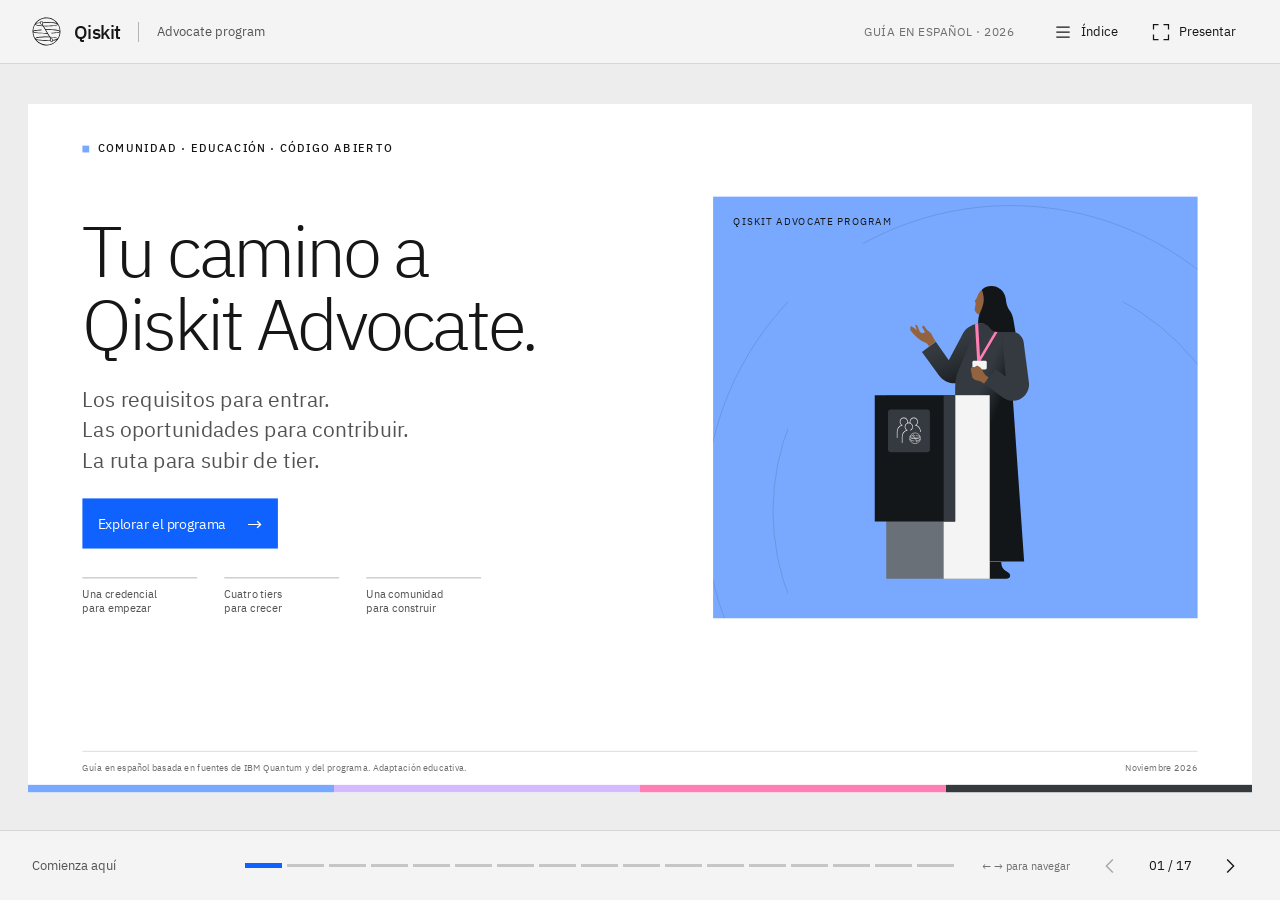
==== index.html @ 4ab8902e "Add Spanish Qiskit Advocate presentation and Pages deployment" ====
<!doctype html>
<html lang="es">
<head>
  <meta charset="utf-8">
  <meta name="viewport" content="width=device-width,initial-scale=1">
  <meta name="theme-color" content="#f4f4f4">
  <meta name="description" content="Guía en español para solicitar ingreso al Qiskit advocate program: insignias, requisitos, tiers, puntos y formularios oficiales.">
  <title>Tu camino a Qiskit Advocate</title>
  <style>@font-face{font-family:Plex;src:url('[data-uri]') format('woff2');font-weight:300;font-display:swap}
@font-face{font-family:Plex;src:url('[data-uri]') format('woff2');font-weight:400;font-display:swap}
@font-face{font-family:Plex;src:url('[data-uri]') format('woff2');font-weight:500;font-display:swap}
@font-face{font-family:Plex;src:url('[data-uri]') format('woff2');font-weight:600;font-display:swap}
:root{--ink:#161616;--muted:#525252;--line:#d6d6d6;--paper:#fff;--blue:#78a9ff;--purple:#d4bbff;--magenta:#ff7eb6;--onyx:#343a3d;--accent:#0f62fe}
*{box-sizing:border-box}body{margin:0;background:#ededed;color:var(--ink);font-family:Plex,'Helvetica Neue',Arial,sans-serif;font-weight:400}button,input,a{font:inherit}button,a{-webkit-tap-highlight-color:transparent}button{color:inherit;cursor:pointer}button:disabled{cursor:default;opacity:.35}button:focus-visible,a:focus-visible,input:focus-visible{outline:3px solid #0f62fe;outline-offset:4px}a{color:#0043ce;text-underline-offset:4px}a[target=_blank]::after{content:' ↗'}button{border:0;background:none}button svg{width:20px;height:20px;fill:none;stroke:currentColor;stroke-width:1.5}.topbar{height:64px;display:flex;align-items:center;justify-content:space-between;padding:0 32px;border-bottom:1px solid var(--line);background:#f4f4f4}.brand{display:flex;align-items:center;gap:13px}.brand img{height:29px;width:29px}.brand strong{font-size:19px;font-weight:500;letter-spacing:-.6px}.brand-divider{height:20px;width:1px;background:#b5b5b5;margin:0 5px}.brand-label{font-size:13px;color:var(--muted)}.top-actions{display:flex;align-items:center;gap:9px}.text-button{height:36px;padding:0 12px;display:inline-flex;align-items:center;gap:8px;font-size:13px}.text-button:hover{background:#e0e0e0}.edition{font-size:12px;color:#6f6f6f;margin-right:18px;letter-spacing:.04em}.deck-viewport{position:fixed;inset:82px 28px 86px;display:flex;align-items:center;justify-content:center}.stage-frame{position:relative;flex-shrink:0}.stage{width:1440px;height:810px;transform-origin:top left;background:white;position:absolute;inset:0;overflow:hidden}.slide{display:none;position:absolute;inset:0;padding:42px 64px 52px;overflow:hidden}.slide.active{display:block;animation:reveal .26s ease-out}.eyebrow{font-size:13px;letter-spacing:.13em;text-transform:uppercase;font-weight:500;display:flex;align-items:center;gap:10px;margin-bottom:22px}.eyebrow::before{content:'';display:block;width:8px;height:8px;background:var(--section-color,var(--blue))}.slide h1,.slide h2,.slide h3,.slide p{margin-top:0}.slide h1{font-size:83px;line-height:1.04;letter-spacing:-3.6px;font-weight:300;margin-bottom:28px}.slide h2{font-size:54px;line-height:1.08;letter-spacing:-1.8px;font-weight:300;margin-bottom:20px}.slide h3{font-size:25px;line-height:1.16;font-weight:400;margin-bottom:14px;letter-spacing:-.4px}.lede{font-size:22px;line-height:1.42;color:var(--muted);max-width:960px;margin-bottom:28px}.slide-footer{position:absolute;bottom:22px;left:64px;right:64px;display:flex;justify-content:space-between;align-items:center;border-top:1px solid var(--line);padding-top:12px;font-size:11px;color:#6f6f6f;gap:15px}.slide-footer a{color:inherit}.mono{font-family:'Courier New',monospace;font-size:13px;letter-spacing:.04em}.small{font-size:16px;line-height:1.4;color:var(--muted)}.label{font-size:12px;letter-spacing:.09em;text-transform:uppercase;font-weight:500}.arrow-link{display:inline-flex;align-items:center;justify-content:space-between;gap:30px;padding:15px 18px;background:var(--accent);color:white;text-decoration:none;font-size:16px;min-width:210px}.arrow-link:hover{background:#0043ce}.arrow-link.secondary{background:#f4f4f4;color:#161616}.arrow-link.secondary:hover{background:#e0e0e0}.arrow-link::after{content:'↗';font-size:22px;font-weight:300}.arrow-button{display:inline-flex;align-items:center;justify-content:space-between;gap:25px;padding:15px 18px;background:var(--accent);color:#fff;font-size:16px;text-decoration:none;min-width:210px}.arrow-button::after{content:'→';font-size:22px}.split{display:grid;grid-template-columns:1.12fr 1fr;gap:56px}.two-col{display:grid;grid-template-columns:1fr 1fr;gap:32px}.three-col{display:grid;grid-template-columns:repeat(3,1fr);gap:24px}.four-col{display:grid;grid-template-columns:repeat(4,1fr);gap:16px}.rule{border-top:1px solid var(--line);padding-top:22px}.card{background:#f4f4f4;padding:26px}.number{font-size:64px;font-weight:300;line-height:1;letter-spacing:-3px}.list{list-style:none;padding:0;margin:0}.list li{position:relative;padding:0 0 13px 21px;font-size:19px;line-height:1.4}.list li::before{content:'—';position:absolute;left:0}.chip{display:inline-block;border:1px solid #b6b6b6;padding:5px 9px;font-size:12px}.pill{display:inline-block;padding:6px 10px;background:#e8daff;font-size:12px}.note{border-left:3px solid var(--blue);background:#f4f4f4;padding:13px 17px;font-size:15px;line-height:1.4}.note strong{font-weight:500}.cover{padding:44px 64px}.cover .eyebrow{margin-bottom:68px}.cover-main{display:grid;grid-template-columns:1.22fr 1fr;gap:46px}.cover .lede{font-size:25px;max-width:610px}.cover-art{position:relative;height:496px;display:flex;align-items:flex-end;justify-content:center;background:var(--blue);margin-top:-20px;overflow:hidden}.cover-art>img{height:89%;width:90%;object-fit:contain;z-index:1}.art-caption{position:absolute;top:21px;left:24px;font-size:12px;letter-spacing:.08em}.cover-art .orbit{position:absolute;border:1px solid rgba(22,22,22,.15);border-radius:50%;width:560px;height:560px;top:90px;left:70px}.cover-art .orbit.two{width:720px;height:720px;top:10px;left:-10px}.color-strip{height:9px;display:grid;grid-template-columns:repeat(4,1fr);position:absolute;left:0;right:0;bottom:0}.color-strip span:nth-child(1){background:var(--blue)}.color-strip span:nth-child(2){background:var(--purple)}.color-strip span:nth-child(3){background:var(--magenta)}.color-strip span:nth-child(4){background:var(--onyx)}.cover-meta{display:flex;gap:32px;margin-top:34px;font-size:13px;color:var(--muted)}.cover-meta span{border-top:1px solid #aaa;padding-top:10px;min-width:135px}.community-art{background:var(--purple);height:360px;display:flex;align-items:center;justify-content:center}.community-art img{width:93%;height:93%;object-fit:contain}.community-value{display:grid;grid-template-columns:72px 1fr;gap:20px;padding:23px 0;border-top:1px solid var(--line)}.community-value .num{font-size:30px;font-weight:300;color:#6f6f6f}.community-value h3{margin-bottom:8px}.community-value p{font-size:17px;color:var(--muted);margin:0;line-height:1.4}.requirement{min-height:294px;position:relative;padding:25px;background:#f4f4f4;border-top:5px solid var(--blue)}.requirement:nth-child(2){border-color:var(--purple)}.requirement:nth-child(3){border-color:var(--magenta)}.requirement .number{margin-bottom:27px}.requirement h3{font-size:25px}.requirement p{font-size:18px;line-height:1.4;color:var(--muted)}.requirements-bottom{display:grid;grid-template-columns:1fr 1fr;gap:35px;margin-top:28px}.requirements-bottom .small{font-size:17px}.badge-card{background:#f4f4f4;position:relative;min-height:419px;padding:20px 20px 16px;display:flex;flex-direction:column}.badge-card .badge-img{height:188px;width:188px;object-fit:contain;align-self:center;margin-bottom:21px}.badge-card h3{font-size:21px;margin-bottom:11px;line-height:1.18}.badge-card p{font-size:15px;line-height:1.36;color:var(--muted);margin-bottom:14px}.badge-card a{font-size:14px;margin-top:auto}.badge-card .route-tag{position:absolute;top:14px;left:12px;font-size:11px;color:#525252}.cert-art{height:188px;width:188px;margin-bottom:21px;align-self:center;background:var(--onyx);color:white;display:flex;flex-direction:column;align-items:flex-start;justify-content:space-between;padding:18px}.cert-art .q{font-size:60px;font-weight:300;letter-spacing:-4px;line-height:1}.cert-art span{font-size:12px;line-height:1.3}.badges-note{margin-top:20px;font-size:14px;color:var(--muted);line-height:1.4}.apply-grid{display:grid;grid-template-columns:1fr .58fr;gap:52px}.check-row{display:grid;grid-template-columns:36px 1fr;gap:14px;padding:17px 0;border-top:1px solid var(--line)}.check-mark{font-size:22px;color:#0f62fe}.check-row strong{font-weight:500;font-size:20px;display:block;margin-bottom:5px}.check-row p{font-size:17px;line-height:1.4;color:var(--muted);margin:0}.qr-panel{background:#e8daff;display:flex;flex-direction:column;align-items:flex-start;padding:28px;gap:18px}.qr-panel h3{font-size:31px}.qr-panel img{width:184px;height:184px;align-self:center;image-rendering:pixelated}.qr-panel p{font-size:15px;line-height:1.4;margin:0}.qr-panel .arrow-link{width:100%}.tier-card{padding:22px 22px 18px;min-height:376px;display:flex;flex-direction:column}.tier-card.blue{background:var(--blue)}.tier-card.purple{background:var(--purple)}.tier-card.magenta{background:var(--magenta)}.tier-card.onyx{background:var(--onyx);color:#fff}.tier-card .tier-number{font-size:72px;font-weight:300;line-height:1.1;letter-spacing:-3px}.tier-card .tier-name{font-size:19px;margin:4px 0 17px}.tier-card ul{list-style:none;padding:18px 0 0;margin:0;border-top:1px solid currentColor;flex:1;opacity:.95}.tier-card li{font-size:17px;line-height:1.35;margin:0 0 10px}.tier-card .entry{font-size:14px;padding-top:15px;margin-top:9px;border-top:1px solid currentColor;line-height:1.4}.under-row{display:flex;align-items:center;justify-content:space-between;margin-top:20px;gap:20px;font-size:15px}.under-row button{padding:10px 0;color:#0043ce;text-decoration:underline;text-underline-offset:4px}.tier1-layout{display:grid;grid-template-columns:318px 1fr;gap:35px}.threshold{padding:27px;background:var(--purple);display:flex;flex-direction:column;min-height:397px}.threshold .giant{font-size:133px;letter-spacing:-8px;font-weight:300;line-height:1}.threshold .units{font-size:24px;margin:12px 0 25px}.threshold p{font-size:17px;line-height:1.4}.threshold .bottom-text{margin-top:auto;padding-top:22px;border-top:1px solid #8a6db5}.training-block{padding:22px 25px;background:#f4f4f4;margin-bottom:15px}.training-block h3{font-size:25px;margin-bottom:13px}.training-links{display:grid;grid-template-columns:1fr 1.2fr;gap:24px}.training-links p{font-size:17px;line-height:1.4;margin-bottom:12px;color:var(--muted)}.training-links a{font-size:16px}.cert-row{display:flex;align-items:center;justify-content:space-between;gap:25px;padding:22px 25px;border:1px solid var(--line)}.cert-row h3{margin-bottom:7px}.cert-row p{font-size:16px;color:var(--muted);margin:0}.cert-row a{white-space:nowrap;font-size:16px}.elevate-panel{padding:28px 32px;min-height:359px;display:grid;grid-template-columns:105px 1fr;gap:20px;background:var(--magenta)}.elevate-panel.onyx{background:var(--onyx);color:white}.elevate-panel .big-level{font-size:100px;font-weight:300;line-height:.9}.elevate-panel h3{font-size:29px;margin-bottom:20px}.elevate-panel p{font-size:19px;line-height:1.45}.elevate-panel ul{font-size:17px;line-height:1.45;padding-left:18px}.elevate-panel li{margin-bottom:8px}.elevate-panel .mini-rule{border-top:1px solid currentColor;padding-top:16px;margin-top:18px;font-size:16px;line-height:1.4}.table-lede{margin-bottom:19px;font-size:19px;color:var(--muted)}.points-table{border-collapse:collapse;width:100%;font-size:17px;line-height:1.3}.points-table th{text-align:left;font-size:12px;letter-spacing:.05em;text-transform:uppercase;padding:11px 15px;background:#e0e0e0;font-weight:500}.points-table td{padding:12px 15px;border-bottom:1px solid var(--line);vertical-align:middle}.points-table td:first-child{width:49%;font-weight:500}.points-table td:nth-child(2){width:8%;text-align:center}.points-table td:last-child{font-size:15px;color:#525252}.points-table tbody tr:nth-child(odd){background:#f7f7f7}.point-badge{display:inline-flex;align-items:center;justify-content:center;min-width:31px;height:31px;background:var(--purple);font-size:20px;font-weight:500}.point-badge.magenta{background:var(--magenta)}.points-table.dense td{padding-top:10px;padding-bottom:10px}.table-note{font-size:13px;color:#525252;margin-top:15px;line-height:1.4}.rules-grid{display:grid;grid-template-columns:1fr 1fr;gap:20px}.rule-card{border-top:3px solid var(--blue);padding:21px 23px;background:#f4f4f4;min-height:184px}.rule-card h3{font-size:24px;margin-bottom:12px}.rule-card p{font-size:18px;line-height:1.43;color:var(--muted);margin:0}.rules-grid .rule-card:nth-child(2){border-color:var(--purple)}.rules-grid .rule-card:nth-child(3){border-color:var(--magenta)}.rules-grid .rule-card:nth-child(4){border-color:var(--onyx)}.claim-layout{display:grid;grid-template-columns:1.45fr .55fr;gap:45px}.steps{display:grid;grid-template-columns:1fr 1fr;gap:20px 28px}.step{border-top:1px solid var(--line);padding-top:18px}.step-number{font-size:35px;font-weight:300;color:#6f6f6f;margin-bottom:15px}.step h3{font-size:23px;margin-bottom:10px}.step p{font-size:17px;line-height:1.4;color:var(--muted)}.claim-panel{background:var(--blue);padding:26px;display:flex;flex-direction:column;gap:20px}.claim-panel img{width:166px;height:166px;align-self:center;image-rendering:pixelated}.claim-panel h3{font-size:27px;margin-bottom:0}.claim-panel p{font-size:16px;line-height:1.4;margin:0}.claim-panel .arrow-link{min-width:0}.board-layout{display:grid;grid-template-columns:1.2fr .8fr;gap:36px}.mock-board{background:#f4f4f4;border:1px solid #d6d6d6;padding:25px}.mock-top{display:flex;align-items:center;justify-content:space-between;border-bottom:1px solid #c6c6c6;padding-bottom:21px;margin-bottom:22px}.mock-top strong{font-weight:500;font-size:20px}.mock-fields{display:grid;grid-template-columns:1fr 1fr;gap:16px}.mock-field{padding:20px;background:#fff;border-top:3px solid var(--purple)}.mock-field .small{font-size:15px}.mock-value{font-size:47px;font-weight:300;line-height:1.2;margin-top:10px}.mock-field.check{grid-column:1/-1;border-color:var(--blue);display:flex;align-items:center;justify-content:space-between}.mock-field.check .mock-value{font-size:23px;margin:0}.board-explanation h3{font-size:24px}.board-explanation p{font-size:18px;line-height:1.45;color:var(--muted)}.board-explanation .rule{padding-top:18px;margin-bottom:20px}.sim-layout{display:grid;grid-template-columns:1.3fr .7fr;gap:36px}.sim-rows{border-top:1px solid var(--line)}.sim-row{display:grid;grid-template-columns:1fr 44px 131px;align-items:center;gap:10px;padding:13px 0;border-bottom:1px solid var(--line)}.sim-row strong{font-size:18px;font-weight:500}.sim-row small{display:block;font-size:13px;color:#525252;margin-top:4px}.sim-row .per{font-size:15px;color:#525252}.stepper{display:flex;align-items:center;justify-content:space-between;background:#f4f4f4;height:39px}.stepper button{height:39px;width:39px;font-size:22px}.stepper button:hover{background:#e0e0e0}.stepper input{appearance:textfield;-moz-appearance:textfield;background:transparent;border:0;width:44px;text-align:center;font-size:19px}.stepper input::-webkit-inner-spin-button{appearance:none}.sim-result{background:var(--purple);padding:28px;display:flex;flex-direction:column}.sim-total{font-size:111px;letter-spacing:-6px;line-height:1;font-weight:300}.sim-total span{font-size:30px;letter-spacing:0}.sim-result p{font-size:18px;line-height:1.4}.sim-meter{height:7px;background:rgba(0,0,0,.15);margin:20px 0}.sim-meter span{height:100%;background:#6929c4;display:block;transition:width .2s;width:0}.sim-result label{display:flex;gap:10px;align-items:center;font-size:17px;margin-top:8px}.sim-result input{width:18px;height:18px;accent-color:#6929c4}.sim-status{border-top:1px solid #9f83c6;margin-top:23px;padding-top:18px;font-size:18px;line-height:1.4}.sim-presets{display:flex;gap:18px;margin-top:15px}.sim-presets button{font-size:14px;color:#0043ce;text-decoration:underline;text-underline-offset:4px}.retain-layout{display:grid;grid-template-columns:.9fr 1.1fr;gap:64px}.retain-metric{background:var(--onyx);color:#fff;padding:34px;min-height:347px}.retain-metric .number{font-size:154px;line-height:1;letter-spacing:-7px}.retain-metric .small{color:#e0e0e0;font-size:20px;margin-top:19px}.retain-metric .label{color:#c6c6c6;margin-bottom:15px}.retain-copy{padding-top:2px}.retain-copy h3{font-size:29px;margin-bottom:19px}.retain-copy p{font-size:21px;line-height:1.45;color:var(--muted);margin-bottom:21px}.retain-copy .mini-activity{display:flex;justify-content:space-between;padding:14px 0;border-top:1px solid var(--line);font-size:18px}.launch-grid{display:grid;grid-template-columns:1fr 1fr;gap:18px;margin-top:32px}.launch-card{display:grid;grid-template-columns:60px 1fr 30px;gap:16px;text-decoration:none;color:var(--ink);padding:27px;background:#f4f4f4;min-height:153px;align-items:start;border-top:4px solid var(--blue)}.launch-card:nth-child(2){border-color:var(--purple)}.launch-card:nth-child(3){border-color:var(--magenta)}.launch-card:nth-child(4){border-color:var(--onyx)}.launch-card:hover{background:#e8e8e8}.launch-card::after{content:'↗'!important;font-size:27px;line-height:1}.launch-card .n{font-size:31px;font-weight:300;color:#6f6f6f}.launch-card h3{font-size:25px;margin-bottom:10px}.launch-card p{font-size:16px;color:var(--muted);line-height:1.4;margin-bottom:0}.launch-bottom{margin-top:22px;display:flex;align-items:center;gap:24px;font-size:15px}.source-grid{display:grid;grid-template-columns:1fr 1fr;gap:40px}.source-group h3{font-size:24px;margin-bottom:18px}.source-link{padding:12px 0;border-top:1px solid var(--line);font-size:17px;line-height:1.35}.source-link p{font-size:14px;color:#525252;margin:6px 0 0}.source-box{background:#f4f4f4;padding:20px;margin-top:21px;font-size:15px;line-height:1.45}.bottom-bar{position:fixed;bottom:0;left:0;right:0;height:70px;border-top:1px solid var(--line);background:#f4f4f4;display:flex;align-items:center;padding:0 32px;gap:28px}.section-name{font-size:13px;color:#525252;min-width:185px}.progress{display:flex;align-items:center;gap:5px;flex:1}.progress button{height:26px;flex:1;padding:10px 0}.progress button::after{content:'';display:block;height:3px;background:#c6c6c6;transition:background .2s}.progress button.visited::after{background:#8a8a8a}.progress button.current::after{background:#0f62fe;height:5px}.controls{display:flex;gap:12px;align-items:center}.counter{font-size:13px;min-width:56px;text-align:center;font-variant-numeric:tabular-nums}.nav-button{width:38px;height:38px;display:flex;align-items:center;justify-content:center}.nav-button:hover{background:#e0e0e0}.nav-button svg{width:22px;height:22px}.key-hint{font-size:11px;color:#6f6f6f;margin-right:10px}dialog{border:0;padding:0;color:var(--ink);background:#fff;max-width:1120px;width:calc(100% - 48px);max-height:calc(100% - 72px);box-shadow:0 10px 70px #0003}dialog::backdrop{background:rgba(22,22,22,.6)}.dialog-head{display:flex;align-items:center;justify-content:space-between;padding:23px 28px;border-bottom:1px solid var(--line)}.dialog-head h2{margin:0;font-size:25px;font-weight:400}.dialog-close{font-size:28px;width:36px;height:36px}.dialog-body{padding:26px 28px;overflow:auto;max-height:calc(100dvh - 185px)}.index-grid{display:grid;grid-template-columns:repeat(3,1fr);gap:10px}.index-item{text-align:left;display:flex;gap:14px;padding:19px 15px;background:#f4f4f4;min-height:82px;font-size:16px;line-height:1.3}.index-item:hover{background:#e8daff}.index-item[aria-current=true]{background:var(--purple)}.index-item span{font-size:13px;color:#525252}.diagram-image{width:100%;display:block;border:1px solid var(--line);margin:10px 0 20px}.dialog-body p{line-height:1.5;font-size:16px}.sr-only{position:absolute;width:1px;height:1px;padding:0;margin:-1px;overflow:hidden;clip:rect(0,0,0,0);white-space:nowrap;border:0}.print-only{display:none}.full-mode .topbar{display:none}.full-mode .deck-viewport{top:15px;bottom:72px}.full-mode .bottom-bar{height:55px}@keyframes reveal{from{opacity:.4;transform:translateX(10px)}to{opacity:1;transform:translateX(0)}}@media(prefers-reduced-motion:reduce){*,*::before,*::after{animation:none!important;transition:none!important}}
@media(max-width:760px){.topbar{height:58px;padding:0 16px}.brand-label,.brand-divider,.edition,.fullscreen-label,.key-hint{display:none}.brand strong{font-size:17px}.top-actions{gap:0}.text-button{padding:0 8px}.deck-viewport{inset:70px 12px 78px;display:block;overflow-y:auto;overflow-x:hidden}.stage-frame{width:100%!important;height:100%!important}.stage{position:relative;width:100%;height:100%;transform:none!important;overflow:visible;background:transparent}.slide{position:relative;width:100%;min-height:100%;height:auto;padding:28px 23px 76px;overflow:visible;background:white}.slide h1{font-size:54px;letter-spacing:-2px}.slide h2{font-size:37px;letter-spacing:-1px}.slide h3{font-size:24px}.eyebrow{font-size:11px;margin-bottom:23px}.lede{font-size:19px}.slide-footer{left:23px;right:23px;bottom:21px;align-items:flex-start;font-size:10px}.slide-footer>span:last-child{white-space:nowrap}.cover .eyebrow{margin-bottom:39px}.cover-main,.split,.two-col,.three-col,.four-col,.apply-grid,.tier1-layout,.training-links,.claim-layout,.board-layout,.sim-layout,.retain-layout,.source-grid{grid-template-columns:1fr;gap:25px}.cover .lede{font-size:21px}.cover-art{height:310px;margin-top:13px}.cover-meta{gap:20px;margin-top:27px;font-size:12px}.cover-meta span{min-width:0}.color-strip{height:6px}.community-art{height:275px}.community-value{padding:19px 0;grid-template-columns:44px 1fr;gap:14px}.requirements-bottom,.rules-grid,.steps,.launch-grid{grid-template-columns:1fr;gap:20px}.requirement{min-height:230px}.requirement .number{font-size:53px;margin-bottom:18px}.badge-card{min-height:0;padding:25px}.badge-card .badge-img,.cert-art{height:200px;width:200px}.badge-card h3{font-size:25px}.badge-card p{font-size:17px}.badge-card a{margin-top:12px}.qr-panel img{width:170px;height:170px}.tier-card{min-height:320px}.under-row{align-items:flex-start;flex-direction:column;gap:0;font-size:15px}.threshold{min-height:300px}.training-block{padding:20px}.training-links{gap:18px}.cert-row{flex-direction:column;align-items:flex-start;padding:20px}.elevate-panel{padding:25px;grid-template-columns:55px 1fr;gap:15px}.elevate-panel .big-level{font-size:65px}.elevate-panel h3{font-size:24px}.elevate-panel p{font-size:18px}.points-table{font-size:15px}.points-table th{font-size:10px;padding:10px 8px}.points-table td,.points-table.dense td{padding:11px 8px;vertical-align:top}.points-table td:first-child{width:45%}.points-table td:last-child{font-size:13px;width:43%}.point-badge{font-size:17px;min-width:24px;height:27px}.rule-card{min-height:0}.mock-board{padding:17px}.mock-fields{gap:9px}.mock-field{padding:14px}.mock-field .small{font-size:12px}.mock-value{font-size:40px}.mock-field.check{gap:10px}.mock-field.check .mock-value{font-size:17px}.mock-top strong{font-size:17px}.sim-row{grid-template-columns:1fr 26px 105px;gap:5px}.sim-row strong{font-size:15px}.sim-row small{font-size:11px}.stepper{width:105px}.stepper button{width:30px}.stepper input{width:35px;font-size:18px}.sim-total{font-size:90px}.sim-result{padding:24px}.retain-metric{min-height:300px;padding:26px}.retain-metric .number{font-size:135px}.retain-copy p{font-size:19px}.launch-card{grid-template-columns:32px 1fr 20px;padding:20px;gap:13px}.launch-card h3{font-size:23px}.launch-bottom{flex-direction:column;align-items:flex-start;gap:10px}.bottom-bar{height:65px;padding:0 12px;gap:8px}.section-name{font-size:10px;min-width:0;max-width:95px;line-height:1.3}.progress{gap:3px}.controls{gap:2px}.counter{font-size:11px;min-width:46px}.nav-button{width:31px}.index-grid{grid-template-columns:1fr}.dialog-head{padding:17px}.dialog-head h2{font-size:22px}.dialog-body{padding:20px}.full-mode .deck-viewport{top:12px;bottom:66px}}
@media(max-width:760px){.slide{padding-bottom:26px}.slide-footer{position:static;margin-top:32px;display:block}.slide-footer>span{display:block}.slide-footer>span:last-child{margin-top:7px}.cover{padding-bottom:33px}}
</style>
<script type="text/plain" id="font-license">
Copyright © 2017 IBM Corp. with Reserved Font Name "Plex"

This Font Software is licensed under the SIL Open Font License, Version 1.1.

This license is copied below, and is also available with a FAQ at: http://scripts.sil.org/OFL


-----------------------------------------------------------
SIL OPEN FONT LICENSE Version 1.1 - 26 February 2007
-----------------------------------------------------------

PREAMBLE
The goals of the Open Font License (OFL) are to stimulate worldwide
development of collaborative font projects, to support the font creation
efforts of academic and linguistic communities, and to provide a free and
open framework in which fonts may be shared and improved in partnership
with others.

The OFL allows the licensed fonts to be used, studied, modified and
redistributed freely as long as they are not sold by themselves. The
fonts, including any derivative works, can be bundled, embedded,
redistributed and/or sold with any software provided that any reserved
names are not used by derivative works. The fonts and derivatives,
however, cannot be released under any other type of license. The
requirement for fonts to remain under this license does not apply
to any document created using the fonts or their derivatives.

DEFINITIONS
"Font Software" refers to the set of files released by the Copyright
Holder(s) under this license and clearly marked as such. This may
include source files, build scripts and documentation.

"Reserved Font Name" refers to any names specified as such after the
copyright statement(s).

"Original Version" refers to the collection of Font Software components as
distributed by the Copyright Holder(s).

"Modified Version" refers to any derivative made by adding to, deleting,
or substituting -- in part or in whole -- any of the components of the
Original Version, by changing formats or by porting the Font Software to a
new environment.

"Author" refers to any designer, engineer, programmer, technical
writer or other person who contributed to the Font Software.

PERMISSION & CONDITIONS
Permission is hereby granted, free of charge, to any person obtaining
a copy of the Font Software, to use, study, copy, merge, embed, modify,
redistribute, and sell modified and unmodified copies of the Font
Software, subject to the following conditions:

1) Neither the Font Software nor any of its individual components,
in Original or Modified Versions, may be sold by itself.

2) Original or Modified Versions of the Font Software may be bundled,
redistributed and/or sold with any software, provided that each copy
contains the above copyright notice and this license. These can be
included either as stand-alone text files, human-readable headers or
in the appropriate machine-readable metadata fields within text or
binary files as long as those fields can be easily viewed by the user.

3) No Modified Version of the Font Software may use the Reserved Font
Name(s) unless explicit written permission is granted by the corresponding
Copyright Holder. This restriction only applies to the primary font name as
presented to the users.

4) The name(s) of the Copyright Holder(s) or the Author(s) of the Font
Software shall not be used to promote, endorse or advertise any
Modified Version, except to acknowledge the contribution(s) of the
Copyright Holder(s) and the Author(s) or with their explicit written
permission.

5) The Font Software, modified or unmodified, in part or in whole,
must be distributed entirely under this license, and must not be
distributed under any other license. The requirement for fonts to
remain under this license does not apply to any document created
using the Font Software.

TERMINATION
This license becomes null and void if any of the above conditions are
not met.

DISCLAIMER
THE FONT SOFTWARE IS PROVIDED "AS IS", WITHOUT WARRANTY OF ANY KIND,
EXPRESS OR IMPLIED, INCLUDING BUT NOT LIMITED TO ANY WARRANTIES OF
MERCHANTABILITY, FITNESS FOR A PARTICULAR PURPOSE AND NONINFRINGEMENT
OF COPYRIGHT, PATENT, TRADEMARK, OR OTHER RIGHT. IN NO EVENT SHALL THE
COPYRIGHT HOLDER BE LIABLE FOR ANY CLAIM, DAMAGES OR OTHER LIABILITY,
INCLUDING ANY GENERAL, SPECIAL, INDIRECT, INCIDENTAL, OR CONSEQUENTIAL
DAMAGES, WHETHER IN AN ACTION OF CONTRACT, TORT OR OTHERWISE, ARISING
FROM, OUT OF THE USE OR INABILITY TO USE THE FONT SOFTWARE OR FROM
OTHER DEALINGS IN THE FONT SOFTWARE.
</script>
</head>
<body>
  <header class="topbar">
    <div class="brand"><img src="[data-uri]" alt=""><strong>Qiskit</strong><span class="brand-divider"></span><span class="brand-label">Advocate program</span></div>
    <div class="top-actions"><span class="edition">GUÍA EN ESPAÑOL · 2026</span><button class="text-button" id="open-index" aria-haspopup="dialog"><svg viewBox="0 0 24 24" aria-hidden="true"><path d="M4 6h16M4 12h16M4 18h16"/></svg>Índice</button><button class="text-button" id="fullscreen" title="Pantalla completa (F)" aria-label="Activar pantalla completa"><svg viewBox="0 0 24 24" aria-hidden="true"><path d="M9 3H3v6m12-6h6v6M3 15v6h6m12-6v6h-6"/></svg><span class="fullscreen-label">Presentar</span></button></div>
  </header>
  <main class="deck-viewport" aria-label="Presentación sobre el Qiskit advocate program">
    <div class="stage-frame"><div class="stage">

      <section class="slide cover active" id="inicio" data-title="Tu camino a Qiskit Advocate" data-section="Comienza aquí" aria-labelledby="title-1">
        <div class="eyebrow">Comunidad · Educación · Código abierto</div>
        <div class="cover-main">
          <div><h1 id="title-1">Tu camino a<br>Qiskit Advocate.</h1><p class="lede">Los requisitos para entrar.<br>Las oportunidades para contribuir.<br>La ruta para subir de tier.</p><button class="arrow-button" data-go="comunidad">Explorar el programa</button><div class="cover-meta"><span>Una credencial<br>para empezar</span><span>Cuatro tiers<br>para crecer</span><span>Una comunidad<br>para construir</span></div></div>
          <div class="cover-art"><span class="art-caption">QISKIT ADVOCATE PROGRAM</span><span class="orbit"></span><span class="orbit two"></span><img src="[data-uri]" alt="Ilustración oficial de una persona compartiendo conocimiento en un atril"></div>
        </div>
        <footer class="slide-footer"><span>Guía en español basada en fuentes de IBM Quantum y del programa. Adaptación educativa.</span><span>Noviembre 2026</span></footer>
        <div class="color-strip" aria-hidden="true"><span></span><span></span><span></span><span></span></div>
      </section>

      <section class="slide" id="comunidad" data-title="¿Qué significa ser Advocate?" data-section="El programa" aria-labelledby="title-2">
        <div class="eyebrow">01 / El programa</div><h2 id="title-2">Aprende. Comparte.<br>Construye comunidad.</h2>
        <p class="lede">Una iniciativa global de IBM para personas que quieren impulsar<br>la computación cuántica y el ecosistema de Qiskit.</p>
        <div class="split"><div>
          <div class="community-value"><span class="num">01</span><div><h3>Desarrolla tus habilidades</h3><p>Accede a formación, seminarios y oportunidades de mentoría.</p></div></div>
          <div class="community-value"><span class="num">02</span><div><h3>Haz una contribución</h3><p>Comparte charlas, apoya eventos y contribuye al software de código abierto.</p></div></div>
          <div class="community-value"><span class="num">03</span><div><h3>Conecta con otras personas</h3><p>Colabora con estudiantes, docentes, desarrolladores e investigadores.</p></div></div>
        </div><div class="community-art"><img src="[data-uri]" alt="Ilustración oficial de personas colaborando en un entorno de computación cuántica"></div></div>
        <footer class="slide-footer"><span>Fuente: <a href="https://www.ibm.com/quantum/blog/qiskit-advocate-program" target="_blank" rel="noopener noreferrer">IBM Quantum · Presentación del programa</a></span><span>Qiskit advocate program</span></footer>
      </section>

      <section class="slide" id="requisitos" data-title="Los requisitos para solicitar ingreso" data-section="Requisitos de ingreso" aria-labelledby="title-3">
        <div class="eyebrow">02 / Elegibilidad</div><h2 id="title-3">El primer paso es cumplir<br>estos tres requisitos.</h2><p class="lede">El programa acepta solicitudes durante todo el año y las revisa mensualmente.</p>
        <div class="three-col">
          <article class="requirement"><div class="number">18+</div><h3>Tener al menos 18 años</h3><p>Debes cumplir la mayoría de edad indicada en el formulario.</p></article>
          <article class="requirement"><div class="number">01</div><h3>Contar con una credencial</h3><p>Una de las tres insignias admitidas o la certificación Qiskit v2.x. Basta una opción.</p></article>
          <article class="requirement"><div class="number">✓</div><h3>Residir en un país elegible</h3><p>Tu país debe aparecer entre las opciones admitidas en el formulario de solicitud.</p></article>
        </div>
        <div class="requirements-bottom"><p class="small"><strong>Después:</strong> comparte un enlace público a tu credencial en Credly y completa la solicitud. La aceptación requiere revisión.</p><p class="small"><strong>¿Ya eres Advocate o perdiste contacto?</strong> Usa el <a href="https://airtable.com/app8koO4BZifGFhCV/shryjRS6zTTMwcqTc" target="_blank" rel="noopener noreferrer">formulario de reconexión</a> indicado por el programa.</p></div>
        <footer class="slide-footer"><span>Fuente: <a href="https://airtable.com/app8koO4BZifGFhCV/pagJvJphu4PBNkuE7/form" target="_blank" rel="noopener noreferrer">Formulario oficial · Consultado el 8 de noviembre de 2026</a></span><span>Ingreso al tier Blue</span></footer>
      </section>

      <section class="slide" id="insignias" data-title="Las insignias y la certificación" data-section="Credenciales de ingreso" aria-labelledby="title-4">
        <div class="eyebrow">03 / Credenciales</div><h2 id="title-4">Cuatro vías de entrada. Elige una.</h2><p class="lede">Consigue una credencial admitida y conserva su enlace público de verificación.</p>
        <div class="four-col">
          <article class="badge-card"><span class="route-tag">A</span><img class="badge-img" src="[data-uri]" alt="Insignia oficial IBM: Basics of Quantum Information"><h3>Basics of<br>Quantum Information</h3><p>Curso de fundamentos. Credly indica aprobar el examen con 80% o más.</p><a href="https://www.credly.com/org/ibm/badge/basics-of-quantum-information" target="_blank" rel="noopener noreferrer">Ver insignia en Credly</a></article>
          <article class="badge-card"><span class="route-tag">B</span><img class="badge-img" src="[data-uri]" alt="Insignia oficial IBM: Fundamentals of Quantum Algorithms"><h3>Fundamentals of<br>Quantum Algorithms</h3><p>Algoritmos cuánticos. Credly indica aprobar el examen con 80% o más.</p><a href="https://www.credly.com/org/ibm/badge/fundamentals-of-quantum-algorithms" target="_blank" rel="noopener noreferrer">Ver insignia en Credly</a></article>
          <article class="badge-card"><span class="route-tag">C</span><img class="badge-img" src="[data-uri]" alt="Insignia oficial IBM: Qiskit Global Summer School 2026 — Quantum Excellence, nivel Advanced"><h3>QGSS 2026<br>Quantum Excellence</h3><p>La insignia Advanced de la edición más reciente de Qiskit Global Summer School.</p><a href="https://www.credly.com/org/ibm/badge/qiskit-global-summer-school-2026-quantum-excellence" target="_blank" rel="noopener noreferrer">Ver insignia en Credly</a></article>
          <article class="badge-card"><span class="route-tag">D</span><div class="cert-art" role="img" aria-label="Tarjeta tipográfica de certificación Qiskit v2.x; no representa una insignia"><span>IBM CERTIFICATION</span><span class="q">v2.x</span><span>QUANTUM COMPUTATION<br>DEVELOPER · ASSOCIATE</span></div><h3>Certificación<br>Qiskit v2.x</h3><p>También permite solicitar ingreso. Seguirás necesitando puntos y training para Tier 1.</p><a href="https://www.ibm.com/training/certification/ibm-certified-quantum-computation-using-qiskit-v2x-developer-associate-C9008400" target="_blank" rel="noopener noreferrer">Ver certificación en IBM</a></article>
        </div>
        <p class="badges-note">El formulario llama «Foundations of Quantum Algorithms» a la opción B; el blog de IBM y la insignia de Credly usan «Fundamentals». El diagrama compartido muestra QGSS 2025; la solicitud actual pide QGSS 2026.</p>
        <footer class="slide-footer"><span>Fuentes: formulario oficial, blog de IBM y páginas de Credly. Imágenes originales de IBM / Credly.</span><span>Se requiere una opción</span></footer>
      </section>

      <section class="slide" id="solicitud" data-title="Cómo preparar tu solicitud" data-section="La solicitud" aria-labelledby="title-5">
        <div class="eyebrow">04 / Tu solicitud</div><h2 id="title-5">Prepara tu perfil.<br>Cuenta por qué quieres contribuir.</h2><p class="lede">Ten a mano estos datos antes de abrir el formulario.</p>
        <div class="apply-grid"><div>
          <div class="check-row"><span class="check-mark">✓</span><div><strong>Tu credencial y tus datos</strong><p>Enlace público de Credly, nombre, país, profesión, institución y correo de contacto. El formulario recomienda un correo personal.</p></div></div>
          <div class="check-row"><span class="check-mark">✓</span><div><strong>Tus cuentas en la comunidad</strong><p>Correo de IBM Cloud e IAM ID, usuario de GitHub y nombre e ID de miembro de Qiskit Slack. Indica si tienes acceso a Discord.</p></div></div>
          <div class="check-row"><span class="check-mark">✓</span><div><strong>Tus actividades y tu motivación</strong><p>Describe tu participación en la comunidad y por qué quieres unirte. Revisa los avisos de residencia y privacidad antes de enviar.</p></div></div>
        </div><aside class="qr-panel"><h3>Solicita tu ingreso</h3><img src="[data-uri]" alt="Código QR del formulario oficial de solicitud"><a class="arrow-link" href="https://airtable.com/app8koO4BZifGFhCV/pagJvJphu4PBNkuE7/form" target="_blank" rel="noopener noreferrer">Abrir solicitud oficial</a><p>Solicitudes abiertas todo el año.<br>Revisión mensual.</p></aside></div>
        <footer class="slide-footer"><span>Fuente: formulario oficial de solicitud. Los datos se completan directamente en Airtable.</span><span>Prepara → Solicita → Espera revisión</span></footer>
      </section>

      <section class="slide" id="tiers" data-title="La ruta de los cuatro tiers" data-section="La ruta de tiers" aria-labelledby="title-6">
        <div class="eyebrow">05 / Tu recorrido</div><h2 id="title-6">Cuatro tiers. Más formas de participar.</h2><p class="lede">Tras la aceptación empiezas en Blue. Los beneficios se amplían al subir de nivel.</p>
        <div class="four-col">
          <article class="tier-card blue"><span class="mono">TIER</span><div class="tier-number">00</div><h3 class="tier-name">BLUE</h3><ul><li>Comunidad privada en Discord</li><li>Formación y seminarios</li><li>Oportunidades de mentoría en eventos</li></ul><div class="entry">Ingreso: credencial admitida<br>y solicitud aceptada.</div></article>
          <article class="tier-card purple"><span class="mono">TIER</span><div class="tier-number">01</div><h3 class="tier-name">PURPLE</h3><ul><li>Swag oficial, una vez por Advocate</li><li>Elegibilidad para QAMP</li><li>Reconocimiento en la web de IBM</li></ul><div class="entry">15 puntos + training<br>+ certificación Qiskit v2.x.</div></article>
          <article class="tier-card magenta"><span class="mono">TIER</span><div class="tier-number">02</div><h3 class="tier-name">MAGENTA</h3><ul><li>Insignia anual en Credly</li><li>Pruebas beta de herramientas y cursos</li><li>Oportunidades de networking</li></ul><div class="entry">15 puntos adicionales<br>después de Tier 1.</div></article>
          <article class="tier-card onyx"><span class="mono">TIER</span><div class="tier-number">03</div><h3 class="tier-name">ONYX</h3><ul><li>30 minutos extra de QPU al mes</li><li>Apoyo individual de IBM para planear un taller o evento educativo</li></ul><div class="entry">Evaluación individual<br>y proceso de selección.</div></article>
        </div>
        <div class="under-row"><span>Los puntos y el cambio de tier se validan por el equipo del programa.</span><button id="show-roadmap" aria-haspopup="dialog">Ver el diagrama original compartido ↗</button></div>
        <footer class="slide-footer"><span>Fuentes: guía del programa 2026, tier-benefits.md y how-to-level-up.md. Los beneficios pueden cambiar con aviso.</span><span>Blue → Purple → Magenta → Onyx</span></footer>
      </section>

      <section class="slide" id="tier-1" data-title="Qué necesitas para Tier 1" data-section="Tier 1 · Purple" style="--section-color:var(--purple)" aria-labelledby="title-7">
        <div class="eyebrow">06 / El primer ascenso</div><h2 id="title-7">Tier 1: puntos, training y certificación.</h2><p class="lede">Debes cumplir los tres componentes para avanzar desde Blue.</p>
        <div class="tier1-layout"><aside class="threshold"><span class="label">Umbral de puntos</span><div class="giant">15</div><div class="units">puntos validados</div><p>Gánalos con actividades elegibles del programa.</p><div class="bottom-text small">El training completo aporta <strong>1 punto</strong> y puede formar parte de esos 15.</div></aside>
        <div><article class="training-block"><h3>01 / Completa el Advocate training</h3><div class="training-links"><div><p>Mira el video de introducción al programa en On24.</p><a href="https://event.on24.com/wcc/r/5378898/EC35664B80B8703E1EADC9034E69EF59" target="_blank" rel="noopener noreferrer">Abrir video de training</a></div><div><p>Completa Quantum Business Foundations y aprueba su examen.</p><a href="https://quantum.cloud.ibm.com/learning/en/courses/quantum-business-foundations" target="_blank" rel="noopener noreferrer">Abrir curso en IBM Quantum Learning</a></div></div><p class="small" style="margin:19px 0 0">Después reclama el punto: confirma el video y proporciona el enlace público a la insignia del curso.</p></article>
        <article class="cert-row"><div><h3>02 / Obtén la certificación Qiskit v2.x</h3><p>Es obligatoria para progresar más allá de Tier 0.</p></div><a href="https://www.ibm.com/training/certification/ibm-certified-quantum-computation-using-qiskit-v2x-developer-associate-C9008400" target="_blank" rel="noopener noreferrer">Ver certificación</a></article>
        <p class="small" style="margin-top:18px">Si entraste con la certificación, completa igualmente el training y los 15 puntos.</p></div></div>
        <footer class="slide-footer"><span>Fuentes: advocate_training.md, how-to-level-up.md y blog oficial de IBM.</span><span>15 puntos + 2 requisitos</span></footer>
      </section>

      <section class="slide" id="tier-2-y-3" data-title="Cómo llegar a Tier 2 y Tier 3" data-section="Tier 2 y Tier 3" style="--section-color:var(--magenta)" aria-labelledby="title-8">
        <div class="eyebrow">07 / Sigue creciendo</div><h2 id="title-8">Más contribuciones.<br>Más oportunidades.</h2><p class="lede">Cada ascenso abre nuevos beneficios y exige validación del programa.</p>
        <div class="two-col"><article class="elevate-panel"><span class="big-level">02</span><div><h3>Magenta</h3><p>Obtén <strong>15 puntos adicionales</strong> después de Tier 1: una ruta estándar de 30 puntos acumulados desde Blue.</p><ul><li>Insignia anual de reconocimiento en Credly.</li><li>Acceso a pruebas beta de Qiskit y cursos.</li></ul><div class="mini-rule">Los puntos que exceden el umbral se trasladan como puntos elegibles para el siguiente tier.</div></div></article>
        <article class="elevate-panel onyx"><span class="big-level">03</span><div><h3>Onyx</h3><p>Se evalúa <strong>caso por caso</strong>. Desde Tier 2 puedes expresar tu interés mediante el proceso del programa.</p><ul><li>30 minutos adicionales de QPU por mes.</li><li>Apoyo individual para un taller o evento.</li></ul><div class="mini-rule">No existe un umbral de puntos que garantice el acceso a Tier 3.</div></div></article></div>
        <footer class="slide-footer"><span>Fuentes: how-to-level-up.md y tier-benefits.md, copia local de la biblioteca del programa.</span><span>El equipo confirma cada ascenso</span></footer>
      </section>

      <section class="slide" id="puntos-1" data-title="Actividades de 1 punto" data-section="Cómo ganar puntos · 1" style="--section-color:var(--purple)" aria-labelledby="title-9">
        <div class="eyebrow">08 / Tabla de puntos · Parte 1</div><h2 id="title-9">Aprende, participa y aporta.</h2><p class="table-lede">Cada realización elegible de estas actividades vale 1 punto.</p>
        <table class="points-table dense"><thead><tr><th scope="col">Actividad</th><th scope="col">Pts.</th><th scope="col">Condición principal</th></tr></thead><tbody>
          <tr><td>Seminario oficial de Qiskit Advocates</td><td><span class="point-badge">1</span></td><td>Asistir en vivo o ver la grabación dentro de las primeras 24 h. Registrar tu Advocate Number.</td></tr>
          <tr><td>Curso con insignia de IBM Quantum Learning</td><td><span class="point-badge">1</span></td><td>Presentar el badge de un curso elegible. Se excluyen las dos insignias de ingreso.</td></tr>
          <tr><td>Advocate training completo</td><td><span class="point-badge">1</span></td><td>Video + curso Quantum Business Foundations. Se completa una sola vez.</td></tr>
          <tr><td>Uso mensual del Open Plan</td><td><span class="point-badge">1</span></td><td>Usar más de 8 de los 10 minutos de QPU, si te aplica este esquema.</td></tr>
          <tr><td>Encuesta semestral del programa</td><td><span class="point-badge">1</span></td><td>Completar la encuesta oficial cuando se abra.</td></tr>
          <tr><td>PR de sintaxis, gramática o un arreglo pequeño</td><td><span class="point-badge">1</span></td><td>En código de Qiskit SDK o Ecosystem. Debe estar aprobado e integrado.</td></tr>
          <tr><td>Examen de práctica de certificación Qiskit v2.x</td><td><span class="point-badge">1</span></td><td>Publicar al menos 20 preguntas de opción múltiple. Sujeto a revisión de calidad.</td></tr>
          <tr><td>Participación en un evento aprobado</td><td><span class="point-badge">1</span></td><td>Solo eventos que el equipo declare expresamente elegibles para puntos.</td></tr>
        </tbody></table>
        <p class="table-note">Los seminarios generales de YouTube, los webinars y las sesiones de kickoff no equivalen a la serie oficial de Advocates. Consulta los detalles y fechas de vigencia en la guía.</p>
        <footer class="slide-footer"><span>Fuente: <a href="https://github.com/qiskit-advocate/qiskit-advocate-library/blob/main/advocate-information/points_guide.md" target="_blank" rel="noopener noreferrer">Eligible Activities & Points Guide</a> · Puede requerir acceso a la biblioteca.</span><span>8 actividades · 1 punto cada una</span></footer>
      </section>

      <section class="slide" id="puntos-2-y-4" data-title="Actividades de 2 y 4 puntos" data-section="Cómo ganar puntos · 2 y 4" style="--section-color:var(--magenta)" aria-labelledby="title-10">
        <div class="eyebrow">09 / Tabla de puntos · Parte 2</div><h2 id="title-10">Comparte, construye y lidera.</h2><p class="table-lede">Estas actividades valen 2 o 4 puntos por realización elegible.</p>
        <table class="points-table dense"><thead><tr><th scope="col">Actividad</th><th scope="col">Pts.</th><th scope="col">Condición principal</th></tr></thead><tbody>
          <tr><td>Charla con materiales de Advocates</td><td><span class="point-badge magenta">2</span></td><td>Solicitar aprobación antes de dar la charla y reclamar después del evento.</td></tr>
          <tr><td>Club cuántico o grupo de estudio Qiskit v2.x</td><td><span class="point-badge magenta">2</span></td><td>Participar u organizar; aportar detalles y evidencia. Grupo oficial: al finalizar sus 12 semanas.</td></tr>
          <tr><td>Mentoría o rol elegible en QGSS / Qiskit Fall Fest</td><td><span class="point-badge magenta">4</span></td><td>Participación activa. En QFF: anfitriones, organizadores, mentores y ponentes; asistir no basta.</td></tr>
          <tr><td>Proyecto de QAMP</td><td><span class="point-badge magenta">4</span></td><td>La guía cita QAMP 2025: participación activa y todos los checkpoints. Confirmar reglas de cada edición.</td></tr>
          <tr><td>PR de código con una contribución sustancial</td><td><span class="point-badge magenta">4</span></td><td>Nueva función o arreglo importante en Qiskit SDK / Ecosystem; aprobado e integrado.</td></tr>
          <tr><td>Ganar un hackathon técnico usando Qiskit</td><td><span class="point-badge magenta">4</span></td><td>Primer lugar en una categoría. Incluye hackathons de Qiskit Fall Fest.</td></tr>
          <tr><td>Entrevista de usuario por solicitud de IBM</td><td><span class="point-badge magenta">4</span></td><td>Debe ser una entrevista solicitada por IBM; se valida con la persona entrevistadora.</td></tr>
          <tr><td>Promoción de 180 minutos del Open Plan</td><td><span class="point-badge magenta">4</span></td><td>Aceptar la promoción y usar los 180 minutos con un fin significativo; explicar el uso y aprendizaje.</td></tr>
        </tbody></table>
        <p class="table-note">La promoción de 180 minutos figura con vigencia desde el 16 de marzo de 2026. Verifica las condiciones del Open Plan y de la promoción antes de reclamar.</p>
        <footer class="slide-footer"><span>Fuente: points_guide.md. <a href="https://airtable.com/app8koO4BZifGFhCV/shrpm5D0vTtAbYQFC" target="_blank" rel="noopener noreferrer">Solicitar aprobación de una charla</a></span><span>8 actividades · 2 o 4 puntos</span></footer>
      </section>

      <section class="slide" id="reglas" data-title="Las reglas que debes revisar" data-section="Antes de reclamar" aria-labelledby="title-11">
        <div class="eyebrow">10 / Antes de reclamar</div><h2 id="title-11">Una actividad debe ser elegible<br>y poder comprobarse.</h2><p class="lede">Cuatro reglas que te ayudan a presentar una reclamación válida.</p>
        <div class="rules-grid">
          <article class="rule-card"><h3>01 / Revisa la fecha</h3><p>La actividad debe ocurrir desde tu aceptación o desde su fecha de vigencia, lo que sea posterior. La guía permite reclamar cursos con badge de IBM Quantum Learning obtenidos antes.</p></article>
          <article class="rule-card"><h3>02 / Prepara la evidencia</h3><p>Usa enlaces públicos a badges, PR integrados, exámenes publicados o evidencias del evento. Para grupos de estudio, evita incluir información personal de otras personas.</p></article>
          <article class="rule-card"><h3>03 / Distingue ingreso y puntos</h3><p>Basics of Quantum Information y la insignia de algoritmos son vías de entrada. La guía excluye ambas de los puntos por cursos. El training sí aporta 1 punto al completarlo.</p></article>
          <article class="rule-card"><h3>04 / Revisa tu esquema de QPU</h3><p>Si aceptaste la oferta de 180 minutos, la guía indica usar esa actividad y no reclamar la de uso mensual de más de 8 minutos. El uso debe ser significativo y verificable.</p></article>
        </div>
        <footer class="slide-footer"><span>Fuente: points_guide.md. Las condiciones detalladas y las fechas de vigencia de cada actividad están en la guía.</span><span>Elegibilidad + evidencia + revisión</span></footer>
      </section>

      <section class="slide" id="reclamar" data-title="Dónde y cómo reclamar puntos" data-section="Reclamar puntos" aria-labelledby="title-12">
        <div class="eyebrow">11 / Reclama tus puntos</div><h2 id="title-12">Completa. Documenta. Reclama.</h2><p class="lede">Una actividad realizada se convierte en puntos cuando el equipo la valida.</p>
        <div class="claim-layout"><div><div class="steps">
          <article class="step"><div class="step-number">01</div><h3>Completa la actividad</h3><p>Comprueba que figure en la guía y que cumplas sus condiciones.</p></article>
          <article class="step"><div class="step-number">02</div><h3>Reúne las pruebas</h3><p>Conserva las fechas, enlaces y evidencias que correspondan.</p></article>
          <article class="step"><div class="step-number">03</div><h3>Abre el formulario</h3><p>Introduce tu Advocate Number, selecciona la actividad y proporciona lo que se solicite.</p></article>
          <article class="step"><div class="step-number">04</div><h3>Espera la validación</h3><p>La guía indica revisiones cada dos meses, con periodos de revisión más frecuentes anunciados por el equipo.</p></article>
        </div><div class="note"><strong>Tu Advocate Number es personal.</strong> Lo recibes por correo al ingresar. Consérvalo para reclamar y consultar tus puntos.</div></div>
        <aside class="claim-panel"><h3>Aquí reclamas<br>tus puntos.</h3><img src="[data-uri]" alt="Código QR del formulario oficial para reclamar puntos"><a class="arrow-link" href="https://airtable.com/app8koO4BZifGFhCV/shrQWkSfOGivGfP3q" target="_blank" rel="noopener noreferrer">Reclamar puntos</a><p>También puedes encontrar el enlace en el canal #claim-points del Discord de Advocates.</p></aside></div>
        <footer class="slide-footer"><span>Fuentes: guía 2026 y how-to-level-up.md. Consulta las comunicaciones del programa para las próximas revisiones.</span><span>Reclama al completar la actividad</span></footer>
      </section>

      <section class="slide" id="tablero" data-title="Dónde consultar tus puntos y tu tier" data-section="El tablero de puntos" style="--section-color:var(--purple)" aria-labelledby="title-13">
        <div class="eyebrow">12 / Consulta tu progreso</div><h2 id="title-13">Tu progreso, en el points board.</h2><p class="lede">Abre el tablero oficial y busca la fila de tu Advocate Number.</p>
        <div class="board-layout"><div class="mock-board"><div class="mock-top"><strong>Advocate points board</strong><span class="chip">EJEMPLO ILUSTRATIVO</span></div><div class="mock-fields">
          <div class="mock-field"><span class="small">Cumulative points</span><div class="mock-value">18</div><span class="small">Total histórico acumulado</span></div>
          <div class="mock-field"><span class="small">Eligible points</span><div class="mock-value">03</div><span class="small">Excedente tras el ascenso</span></div>
          <div class="mock-field check"><span class="small">Advocate training completed</span><span class="mock-value">✓ Completado</span></div>
        </div><p class="small" style="margin:22px 0 0;font-size:15px">Ejemplo: se validan 18 puntos, training y certificación; al pasar a Tier 1, los 3 puntos excedentes cuentan para el siguiente tier.</p></div>
        <div class="board-explanation"><div class="rule"><h3>Verifica tus registros</h3><p>Comprueba los puntos, tu tier y la casilla del training una vez que la reclamación haya sido aprobada.</p></div><div class="rule"><h3>Recibirás un aviso</h3><p>Cuando se confirme un ascenso, el equipo enviará un correo con los detalles de tus nuevos beneficios.</p></div><a class="arrow-link" href="https://airtable.com/app8koO4BZifGFhCV/shrBxYxUQQmJMcica" target="_blank" rel="noopener noreferrer">Abrir tablero oficial</a></div></div>
        <footer class="slide-footer"><span>Fuentes: how-to-level-up.md y advocate_training.md. Los números mostrados son un ejemplo, no datos de una persona.</span><span>Consulta mediante tu Advocate Number</span></footer>
      </section>

      <section class="slide" id="simulador" data-title="Planea tus 15 puntos · Simulador" data-section="Planea tu ruta" style="--section-color:var(--purple)" aria-labelledby="title-14">
        <div class="eyebrow">13 / Explora una ruta posible</div><h2 id="title-14">¿Cómo podrías llegar a 15 puntos?</h2><p class="lede">Ajusta las cantidades para planear tu participación.</p>
        <div class="sim-layout"><div><div class="sim-rows">
          <div class="sim-row"><div><strong>Advocate training</strong><small>Completar ambos componentes · máximo una vez</small></div><span class="per">1 pt</span><div class="stepper"><button data-step="training:-1" aria-label="Restar training">−</button><input id="qty-training" type="number" min="0" max="1" value="1" aria-label="Cantidad de trainings completos"><button data-step="training:1" aria-label="Sumar training">+</button></div></div>
          <div class="sim-row"><div><strong>Seminarios oficiales</strong><small>En vivo o grabación en las primeras 24 horas</small></div><span class="per">1 pt</span><div class="stepper"><button data-step="seminars:-1" aria-label="Restar seminario">−</button><input id="qty-seminars" type="number" min="0" max="20" value="2" aria-label="Cantidad de seminarios oficiales"><button data-step="seminars:1" aria-label="Sumar seminario">+</button></div></div>
          <div class="sim-row"><div><strong>Cursos distintos con badge</strong><small>Solo cursos elegibles, excluyendo los de ingreso</small></div><span class="per">1 pt</span><div class="stepper"><button data-step="courses:-1" aria-label="Restar curso">−</button><input id="qty-courses" type="number" min="0" max="9" value="4" aria-label="Cantidad de cursos distintos elegibles"><button data-step="courses:1" aria-label="Sumar curso">+</button></div></div>
          <div class="sim-row"><div><strong>Charlas aprobadas</strong><small>Con los materiales autorizados del programa</small></div><span class="per">2 pt</span><div class="stepper"><button data-step="talks:-1" aria-label="Restar charla">−</button><input id="qty-talks" type="number" min="0" max="20" value="2" aria-label="Cantidad de charlas aprobadas"><button data-step="talks:1" aria-label="Sumar charla">+</button></div></div>
          <div class="sim-row"><div><strong>Eventos oficiales con rol elegible</strong><small>Por ejemplo, mentoría activa en QGSS</small></div><span class="per">4 pt</span><div class="stepper"><button data-step="events:-1" aria-label="Restar evento">−</button><input id="qty-events" type="number" min="0" max="20" value="1" aria-label="Cantidad de eventos con rol elegible"><button data-step="events:1" aria-label="Sumar evento">+</button></div></div>
        </div><div class="sim-presets"><button id="sim-example">Cargar ejemplo de 15 puntos</button><button id="sim-reset">Empezar desde cero</button></div><p class="small" style="font-size:14px;margin-top:17px">Estimación educativa. Las actividades dependen de su disponibilidad, elegibilidad y validación; este simulador no envía ni reclama puntos.</p></div>
        <aside class="sim-result"><span class="label">Tu plan hacia Tier 1</span><div class="sim-total"><output id="sim-total">15</output><span> / 15</span></div><div class="sim-meter" role="progressbar" aria-label="Puntos planificados hacia el umbral de 15" aria-valuemin="0" aria-valuemax="15" aria-valuenow="15"><span id="sim-meter-fill"></span></div><p>Además de los puntos, necesitas cumplir los dos requisitos.</p><label><input type="checkbox" id="sim-cert"> Tengo la certificación Qiskit v2.x</label><div class="sim-status" id="sim-status" aria-live="polite"></div></aside></div>
        <footer class="slide-footer"><span>Pesos de las actividades: points_guide.md. El ascenso real lo confirma el equipo del programa.</span><span>Simulador interactivo</span></footer>
      </section>

      <section class="slide" id="mantener-tier" data-title="Cómo conservar tu tier" data-section="Mantén tu participación" style="--section-color:var(--onyx)" aria-labelledby="title-15">
        <div class="eyebrow">14 / Mantén tu participación</div><h2 id="title-15">Tu siguiente nivel<br>se mantiene activo.</h2><p class="lede">Para conservar un tier 1 o superior, sigue participando y reclama tus puntos.</p>
        <div class="retain-layout"><aside class="retain-metric"><div class="label">Para conservar Tier 1+</div><div class="number">8</div><p class="small">puntos ganados y reclamados<br>en cualquier periodo de 12 meses.</p></aside><div class="retain-copy"><h3>Planea una participación constante</h3><p>El programa indica un recordatorio a los seis meses. Si regresas a Blue, sigues siendo Qiskit Advocate y puedes volver a subir de tier.</p><p class="small" style="font-size:17px;margin-bottom:16px">Ejemplo de 8 puntos, sujeto a validación:</p><div class="mini-activity"><span>4 seminarios oficiales</span><strong>4 pts</strong></div><div class="mini-activity"><span>2 charlas aprobadas</span><strong>4 pts</strong></div><p class="small" style="font-size:15px;margin-top:18px">Organiza tu participación según las oportunidades disponibles y consulta las reglas vigentes.</p></div></div>
        <footer class="slide-footer"><span>Fuente: how-to-level-up.md y guía del Qiskit advocate program 2026, página 10.</span><span>8 puntos / 12 meses</span></footer>
      </section>

      <section class="slide" id="enlaces" data-title="Todos los enlaces para empezar" data-section="Tus siguientes pasos" aria-labelledby="title-16">
        <div class="eyebrow">15 / Tu siguiente paso</div><h2 id="title-16">Elige por dónde empezar.</h2><p class="lede">Cuatro enlaces para pasar de la intención a la acción.</p>
        <div class="launch-grid">
          <a class="launch-card" href="https://airtable.com/app8koO4BZifGFhCV/pagJvJphu4PBNkuE7/form" target="_blank" rel="noopener noreferrer"><span class="n">01</span><div><h3>Solicita tu ingreso</h3><p>Si ya tienes una credencial elegible, prepara tu perfil y completa la solicitud oficial.</p></div></a>
          <a class="launch-card" href="https://github.com/qiskit-advocate/qiskit-advocate-library/blob/main/advocate-information/points_guide.md" target="_blank" rel="noopener noreferrer"><span class="n">02</span><div><h3>Consulta cómo ganar puntos</h3><p>Revisa las actividades, evidencias y fechas de vigencia. La biblioteca puede requerir acceso.</p></div></a>
          <a class="launch-card" href="https://airtable.com/app8koO4BZifGFhCV/shrQWkSfOGivGfP3q" target="_blank" rel="noopener noreferrer"><span class="n">03</span><div><h3>Reclama tus puntos</h3><p>Registra tus actividades completadas y adjunta las evidencias solicitadas.</p></div></a>
          <a class="launch-card" href="https://airtable.com/app8koO4BZifGFhCV/shrBxYxUQQmJMcica" target="_blank" rel="noopener noreferrer"><span class="n">04</span><div><h3>Consulta tus puntos y tu tier</h3><p>Busca tu Advocate Number en el tablero para ver los registros validados.</p></div></a>
        </div>
        <div class="launch-bottom"><a href="https://quantum.cloud.ibm.com/learning/en" target="_blank" rel="noopener noreferrer">Explorar IBM Quantum Learning</a><span>¿Quieres dar una charla? <a href="https://airtable.com/app8koO4BZifGFhCV/shrpm5D0vTtAbYQFC" target="_blank" rel="noopener noreferrer">Solicita aprobación antes del evento</a>.</span></div>
        <footer class="slide-footer"><span>Enlaces publicados en el formulario y en la documentación del Qiskit advocate program.</span><span>Aprende → Contribuye → Crece</span></footer>
      </section>

      <section class="slide" id="fuentes" data-title="Fuentes y notas de actualización" data-section="Fuentes y créditos" aria-labelledby="title-17">
        <div class="eyebrow">16 / Fuentes y créditos</div><h2 id="title-17">Fuentes para seguir aprendiendo.</h2><p class="lede">Una adaptación en español del material del programa. Consulta siempre las reglas vigentes.</p>
        <div class="source-grid"><div class="source-group"><h3>Fuentes públicas consultadas</h3>
          <div class="source-link"><a href="https://airtable.com/app8koO4BZifGFhCV/pagJvJphu4PBNkuE7/form" target="_blank" rel="noopener noreferrer">Formulario oficial de solicitud</a><p>Requisitos, credenciales, datos requeridos y revisión mensual.</p></div>
          <div class="source-link"><a href="https://www.ibm.com/quantum/blog/qiskit-advocate-program" target="_blank" rel="noopener noreferrer">IBM Quantum · Qiskit advocate program</a><p>Descripción del programa y obligatoriedad de la certificación para progresar.</p></div>
          <div class="source-link"><a href="https://www.credly.com/org/ibm/badge/basics-of-quantum-information" target="_blank" rel="noopener noreferrer">Basics of Quantum Information</a> · <a href="https://www.credly.com/org/ibm/badge/fundamentals-of-quantum-algorithms" target="_blank" rel="noopener noreferrer">Algoritmos</a><p>Imágenes de insignias y requisitos de aprobación.</p></div>
          <div class="source-link"><a href="https://www.credly.com/org/ibm/badge/qiskit-global-summer-school-2026-quantum-excellence" target="_blank" rel="noopener noreferrer">QGSS 2026 · Quantum Excellence</a><p>Imagen oficial de la insignia Advanced de la edición actual.</p></div>
        </div><div class="source-group"><h3>Biblioteca del programa</h3>
          <div class="source-link"><a href="https://github.com/qiskit-advocate/qiskit-advocate-library" target="_blank" rel="noopener noreferrer">Qiskit advocate library</a><p>Guía 2026, points_guide.md, how-to-level-up.md, advocate_training.md y tier-benefits.md.</p></div>
          <div class="source-link"><a href="https://github.com/qiskit-advocate/qiskit-advocate-library/blob/main/advocate-resources/qiskit_advocate_program_information/Qiskit_advocate_program_information.pdf" target="_blank" rel="noopener noreferrer">PDF de referencia visual</a><p>IBM Plex Sans, composición clara, ilustraciones oficiales y paleta del programa.</p></div>
          <div class="source-box"><strong>Notas de actualización · 8 de noviembre de 2026</strong><br>El formulario público y Credly se consultaron en línea. La biblioteca se revisó desde la copia local disponible, ya que el enlace de GitHub no era accesible públicamente. El diagrama original muestra QGSS 2025; esta presentación usa la opción 2026 del formulario actual.</div>
        </div></div>
        <footer class="slide-footer"><span>Marcas, ilustraciones e insignias: IBM / Qiskit / Credly. Presentación educativa adaptada; no sustituye la documentación oficial.</span><span>Contenido en español</span></footer>
      </section>

    </div></div>
  </main>
  <nav class="bottom-bar" aria-label="Navegación de diapositivas"><span class="section-name" id="section-name">Comienza aquí</span><div class="progress" id="progress" aria-label="Ir a una diapositiva"></div><div class="controls"><span class="key-hint">← → para navegar</span><button class="nav-button" id="previous" aria-label="Diapositiva anterior" title="Anterior (←)"><svg viewBox="0 0 24 24" aria-hidden="true"><path d="m14 5-7 7 7 7"/></svg></button><span class="counter" id="counter" aria-live="polite">01 / 17</span><button class="nav-button" id="next" aria-label="Diapositiva siguiente" title="Siguiente (→)"><svg viewBox="0 0 24 24" aria-hidden="true"><path d="m10 5 7 7-7 7"/></svg></button></div></nav>
  <dialog id="index-dialog" aria-labelledby="index-title"><div class="dialog-head"><h2 id="index-title">Tu recorrido</h2><button class="dialog-close" data-close="index-dialog" aria-label="Cerrar índice">×</button></div><div class="dialog-body"><div class="index-grid" id="index-grid"></div><p class="small">Navega con ← y →. Usa F para pantalla completa, O para el índice y Esc para cerrar.</p></div></dialog>
  <dialog id="roadmap-dialog" aria-labelledby="roadmap-title"><div class="dialog-head"><h2 id="roadmap-title">El diagrama original de tiers</h2><button class="dialog-close" data-close="roadmap-dialog" aria-label="Cerrar diagrama">×</button></div><div class="dialog-body"><img class="diagram-image" src="[data-uri]" alt="Diagrama original compartido: ingreso mediante insignias o certificación Qiskit v2.x y progresión Blue, Purple, Magenta y Onyx"><p><strong>Referencia proporcionada para esta presentación.</strong> El diagrama menciona QGSS 2025; el formulario de solicitud consultado ya muestra QGSS 2026. Los umbrales de 15 puntos, 15 adicionales y el proceso de selección de Tier 3 provienen de la guía 2026 y de how-to-level-up.md.</p><p><a href="[data-uri]" download="diagrama-original-qiskit-advocate.png">Descargar el diagrama original</a></p></div></dialog>
  <noscript><style>.deck-viewport{position:static;display:block}.stage-frame{width:100%!important;height:auto!important}.stage{position:static;width:100%;height:auto;transform:none}.slide{display:block;position:relative;min-height:810px}.bottom-bar{display:none}</style><p>JavaScript está desactivado. Las diapositivas se muestran en orden; activa JavaScript para usar los controles y el simulador.</p></noscript>
  <script>(() => {
  'use strict';
  const slides = [...document.querySelectorAll('.slide')];
  const progress = document.querySelector('#progress');
  const indexGrid = document.querySelector('#index-grid');
  const indexDialog = document.querySelector('#index-dialog');
  const roadmapDialog = document.querySelector('#roadmap-dialog');
  const viewport = document.querySelector('.deck-viewport');
  let current = 0;

  slides.forEach((slide, i) => {
    const button = document.createElement('button');
    button.setAttribute('aria-label', `${i + 1}. ${slide.dataset.title}`);
    button.title = slide.dataset.title;
    button.addEventListener('click', () => show(i));
    progress.append(button);
    const item = document.createElement('button');
    item.className = 'index-item';
    const number = document.createElement('span');
    number.textContent = String(i + 1).padStart(2, '0');
    item.append(number, document.createTextNode(slide.dataset.title));
    item.addEventListener('click', () => { indexDialog.close(); show(i); });
    indexGrid.append(item);
  });

  function show(index, updateHash = true) {
    current = Math.max(0, Math.min(slides.length - 1, index));
    slides.forEach((slide, i) => {
      slide.classList.toggle('active', i === current);
      slide.setAttribute('aria-hidden', String(i !== current));
      slide.inert = i !== current;
      progress.children[i].classList.toggle('current', i === current);
      progress.children[i].classList.toggle('visited', i < current);
      if (i === current) progress.children[i].setAttribute('aria-current', 'step');
      else progress.children[i].removeAttribute('aria-current');
      indexGrid.children[i].setAttribute('aria-current', String(i === current));
    });
    document.querySelector('#previous').disabled = current === 0;
    document.querySelector('#next').disabled = current === slides.length - 1;
    document.querySelector('#counter').textContent = `${String(current + 1).padStart(2, '0')} / ${slides.length}`;
    document.querySelector('#section-name').textContent = slides[current].dataset.section;
    document.title = `${slides[current].dataset.title} · Qiskit Advocate`;
    viewport.scrollTop = 0;
    if (updateHash && location.hash !== `#${slides[current].id}`) {
      // Hash links work when the file is opened directly, without a web server.
      try { history.replaceState(null, '', `#${slides[current].id}`); }
      catch { location.hash = slides[current].id; }
    }
    const focused = document.activeElement;
    if (focused && focused.closest('.slide') && focused.closest('.slide') !== slides[current]) focused.blur();
  }

  function fromHash() {
    const target = slides.findIndex(slide => `#${slide.id}` === location.hash);
    show(target < 0 ? 0 : target, false);
  }

  function resize() {
    const frame = document.querySelector('.stage-frame');
    const stage = document.querySelector('.stage');
    if (innerWidth <= 760) {
      frame.style.width = ''; frame.style.height = ''; stage.style.transform = '';
      return;
    }
    const scale = Math.min(viewport.clientWidth / 1440, viewport.clientHeight / 810);
    frame.style.width = `${1440 * scale}px`;
    frame.style.height = `${810 * scale}px`;
    stage.style.transform = `scale(${scale})`;
  }

  async function toggleFullscreen() {
    try {
      if (document.fullscreenElement) await document.exitFullscreen();
      else if (document.documentElement.requestFullscreen) await document.documentElement.requestFullscreen();
      else { document.body.classList.toggle('full-mode'); resize(); }
    } catch { document.body.classList.toggle('full-mode'); resize(); }
  }

  document.querySelector('#previous').addEventListener('click', () => show(current - 1));
  document.querySelector('#next').addEventListener('click', () => show(current + 1));
  document.querySelector('#open-index').addEventListener('click', () => indexDialog.showModal());
  document.querySelector('#show-roadmap').addEventListener('click', () => roadmapDialog.showModal());
  document.querySelector('#fullscreen').addEventListener('click', toggleFullscreen);
  document.querySelectorAll('[data-go]').forEach(button => button.addEventListener('click', () => show(slides.findIndex(s => s.id === button.dataset.go))));
  document.querySelectorAll('[data-close]').forEach(button => button.addEventListener('click', () => document.getElementById(button.dataset.close).close()));
  document.querySelectorAll('dialog').forEach(dialog => {
    dialog.addEventListener('click', event => {
      const bounds = dialog.getBoundingClientRect();
      if (event.target === dialog && (event.clientX < bounds.left || event.clientX > bounds.right || event.clientY < bounds.top || event.clientY > bounds.bottom)) dialog.close();
    });
  });
  document.addEventListener('keydown', event => {
    if (event.ctrlKey || event.metaKey || event.altKey) return;
    if (/^(INPUT|TEXTAREA|SELECT)$/.test(event.target.tagName) || event.target.isContentEditable) return;
    if (document.querySelector('dialog[open]')) return;
    const isButton = event.target.closest('button,a');
    if (['ArrowRight', 'PageDown'].includes(event.key) || (event.key === ' ' && !isButton)) { event.preventDefault(); show(current + 1); }
    else if (['ArrowLeft', 'PageUp'].includes(event.key)) { event.preventDefault(); show(current - 1); }
    else if (event.key === 'Home') { event.preventDefault(); show(0); }
    else if (event.key === 'End') { event.preventDefault(); show(slides.length - 1); }
    else if (event.key.toLowerCase() === 'o') indexDialog.showModal();
    else if (event.key.toLowerCase() === 'f') toggleFullscreen();
    else if (event.key === 'Escape' && document.body.classList.contains('full-mode')) { document.body.classList.remove('full-mode'); resize(); }
  });
  addEventListener('resize', resize);
  addEventListener('hashchange', fromHash);
  document.addEventListener('fullscreenchange', () => {
    document.body.classList.toggle('full-mode', Boolean(document.fullscreenElement));
    document.querySelector('#fullscreen').setAttribute('aria-label', document.fullscreenElement ? 'Salir de pantalla completa' : 'Activar pantalla completa');
    resize();
  });

  const weights = {training: 1, seminars: 1, courses: 1, talks: 2, events: 4};
  function quantity(key) {
    const input = document.querySelector(`#qty-${key}`);
    const value = Number(input.value);
    const safe = Number.isFinite(value) ? Math.round(value) : 0;
    return Math.max(Number(input.min), Math.min(Number(input.max), safe));
  }
  function calculate() {
    let total = 0;
    Object.keys(weights).forEach(key => {
      const value = quantity(key);
      document.querySelector(`#qty-${key}`).value = String(value);
      total += value * weights[key];
      const input = document.querySelector(`#qty-${key}`);
      document.querySelector(`[data-step="${key}:-1"]`).disabled = value <= Number(input.min);
      document.querySelector(`[data-step="${key}:1"]`).disabled = value >= Number(input.max);
    });
    document.querySelector('#sim-total').textContent = String(total);
    document.querySelector('#sim-meter-fill').style.width = `${Math.min(100, total / 15 * 100)}%`;
    document.querySelector('.sim-meter').setAttribute('aria-valuenow', String(Math.min(total, 15)));
    document.querySelector('.sim-meter').setAttribute('aria-valuetext', `${total} puntos planificados de un umbral de 15`);
    const missing = [];
    if (total < 15) missing.push(`${15 - total} ${15 - total === 1 ? 'punto' : 'puntos'}`);
    if (!quantity('training')) missing.push('completar el training');
    if (!document.querySelector('#sim-cert').checked) missing.push('la certificación Qiskit v2.x');
    document.querySelector('#sim-status').textContent = missing.length ? `Para completar este plan te falta: ${missing.join('; ')}.` : 'Tu plan cubre puntos, training y certificación para Tier 1. El equipo debe validar tus actividades y confirmar el ascenso.';
  }
  document.querySelectorAll('[data-step]').forEach(button => button.addEventListener('click', () => {
    const [key, delta] = button.dataset.step.split(':');
    document.querySelector(`#qty-${key}`).value = String(quantity(key) + Number(delta));
    calculate();
  }));
  Object.keys(weights).forEach(key => document.querySelector(`#qty-${key}`).addEventListener('change', calculate));
  document.querySelector('#sim-cert').addEventListener('change', calculate);
  document.querySelector('#sim-example').addEventListener('click', () => {
    const example = {training:1, seminars:2, courses:4, talks:2, events:1};
    Object.entries(example).forEach(([key, value]) => { document.querySelector(`#qty-${key}`).value = String(value); });
    calculate();
  });
  document.querySelector('#sim-reset').addEventListener('click', () => {
    Object.keys(weights).forEach(key => { document.querySelector(`#qty-${key}`).value = '0'; });
    document.querySelector('#sim-cert').checked = false;
    calculate();
  });
  calculate(); fromHash(); resize();
})();
</script>
</body>
</html>
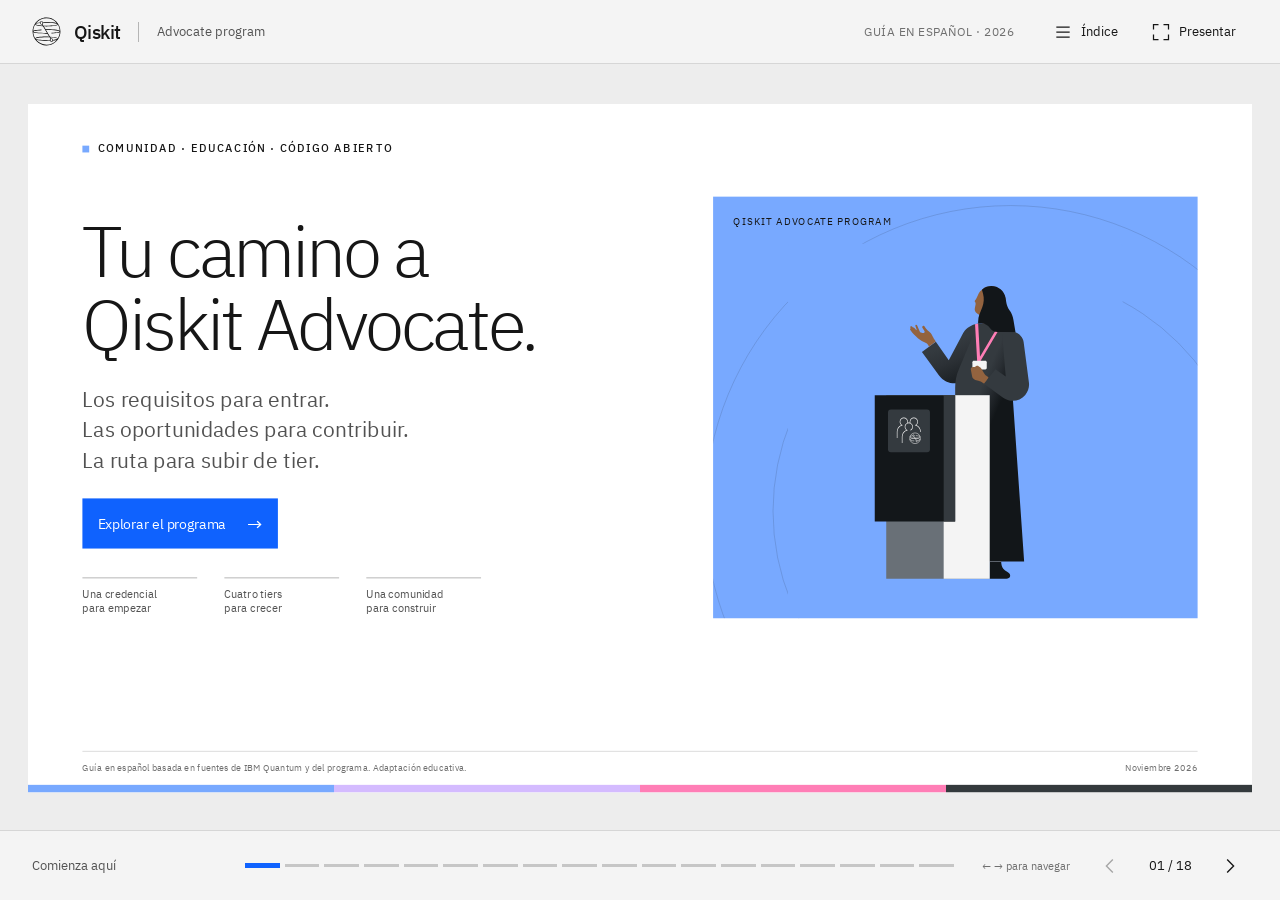
==== commit 7c9b0854: "Add closing slide with QR code linking to the published presentation" ====
--- a/index.html
+++ b/index.html
@@ -13,7 +13,28 @@
 :root{--ink:#161616;--muted:#525252;--line:#d6d6d6;--paper:#fff;--blue:#78a9ff;--purple:#d4bbff;--magenta:#ff7eb6;--onyx:#343a3d;--accent:#0f62fe}
 *{box-sizing:border-box}body{margin:0;background:#ededed;color:var(--ink);font-family:Plex,'Helvetica Neue',Arial,sans-serif;font-weight:400}button,input,a{font:inherit}button,a{-webkit-tap-highlight-color:transparent}button{color:inherit;cursor:pointer}button:disabled{cursor:default;opacity:.35}button:focus-visible,a:focus-visible,input:focus-visible{outline:3px solid #0f62fe;outline-offset:4px}a{color:#0043ce;text-underline-offset:4px}a[target=_blank]::after{content:' ↗'}button{border:0;background:none}button svg{width:20px;height:20px;fill:none;stroke:currentColor;stroke-width:1.5}.topbar{height:64px;display:flex;align-items:center;justify-content:space-between;padding:0 32px;border-bottom:1px solid var(--line);background:#f4f4f4}.brand{display:flex;align-items:center;gap:13px}.brand img{height:29px;width:29px}.brand strong{font-size:19px;font-weight:500;letter-spacing:-.6px}.brand-divider{height:20px;width:1px;background:#b5b5b5;margin:0 5px}.brand-label{font-size:13px;color:var(--muted)}.top-actions{display:flex;align-items:center;gap:9px}.text-button{height:36px;padding:0 12px;display:inline-flex;align-items:center;gap:8px;font-size:13px}.text-button:hover{background:#e0e0e0}.edition{font-size:12px;color:#6f6f6f;margin-right:18px;letter-spacing:.04em}.deck-viewport{position:fixed;inset:82px 28px 86px;display:flex;align-items:center;justify-content:center}.stage-frame{position:relative;flex-shrink:0}.stage{width:1440px;height:810px;transform-origin:top left;background:white;position:absolute;inset:0;overflow:hidden}.slide{display:none;position:absolute;inset:0;padding:42px 64px 52px;overflow:hidden}.slide.active{display:block;animation:reveal .26s ease-out}.eyebrow{font-size:13px;letter-spacing:.13em;text-transform:uppercase;font-weight:500;display:flex;align-items:center;gap:10px;margin-bottom:22px}.eyebrow::before{content:'';display:block;width:8px;height:8px;background:var(--section-color,var(--blue))}.slide h1,.slide h2,.slide h3,.slide p{margin-top:0}.slide h1{font-size:83px;line-height:1.04;letter-spacing:-3.6px;font-weight:300;margin-bottom:28px}.slide h2{font-size:54px;line-height:1.08;letter-spacing:-1.8px;font-weight:300;margin-bottom:20px}.slide h3{font-size:25px;line-height:1.16;font-weight:400;margin-bottom:14px;letter-spacing:-.4px}.lede{font-size:22px;line-height:1.42;color:var(--muted);max-width:960px;margin-bottom:28px}.slide-footer{position:absolute;bottom:22px;left:64px;right:64px;display:flex;justify-content:space-between;align-items:center;border-top:1px solid var(--line);padding-top:12px;font-size:11px;color:#6f6f6f;gap:15px}.slide-footer a{color:inherit}.mono{font-family:'Courier New',monospace;font-size:13px;letter-spacing:.04em}.small{font-size:16px;line-height:1.4;color:var(--muted)}.label{font-size:12px;letter-spacing:.09em;text-transform:uppercase;font-weight:500}.arrow-link{display:inline-flex;align-items:center;justify-content:space-between;gap:30px;padding:15px 18px;background:var(--accent);color:white;text-decoration:none;font-size:16px;min-width:210px}.arrow-link:hover{background:#0043ce}.arrow-link.secondary{background:#f4f4f4;color:#161616}.arrow-link.secondary:hover{background:#e0e0e0}.arrow-link::after{content:'↗';font-size:22px;font-weight:300}.arrow-button{display:inline-flex;align-items:center;justify-content:space-between;gap:25px;padding:15px 18px;background:var(--accent);color:#fff;font-size:16px;text-decoration:none;min-width:210px}.arrow-button::after{content:'→';font-size:22px}.split{display:grid;grid-template-columns:1.12fr 1fr;gap:56px}.two-col{display:grid;grid-template-columns:1fr 1fr;gap:32px}.three-col{display:grid;grid-template-columns:repeat(3,1fr);gap:24px}.four-col{display:grid;grid-template-columns:repeat(4,1fr);gap:16px}.rule{border-top:1px solid var(--line);padding-top:22px}.card{background:#f4f4f4;padding:26px}.number{font-size:64px;font-weight:300;line-height:1;letter-spacing:-3px}.list{list-style:none;padding:0;margin:0}.list li{position:relative;padding:0 0 13px 21px;font-size:19px;line-height:1.4}.list li::before{content:'—';position:absolute;left:0}.chip{display:inline-block;border:1px solid #b6b6b6;padding:5px 9px;font-size:12px}.pill{display:inline-block;padding:6px 10px;background:#e8daff;font-size:12px}.note{border-left:3px solid var(--blue);background:#f4f4f4;padding:13px 17px;font-size:15px;line-height:1.4}.note strong{font-weight:500}.cover{padding:44px 64px}.cover .eyebrow{margin-bottom:68px}.cover-main{display:grid;grid-template-columns:1.22fr 1fr;gap:46px}.cover .lede{font-size:25px;max-width:610px}.cover-art{position:relative;height:496px;display:flex;align-items:flex-end;justify-content:center;background:var(--blue);margin-top:-20px;overflow:hidden}.cover-art>img{height:89%;width:90%;object-fit:contain;z-index:1}.art-caption{position:absolute;top:21px;left:24px;font-size:12px;letter-spacing:.08em}.cover-art .orbit{position:absolute;border:1px solid rgba(22,22,22,.15);border-radius:50%;width:560px;height:560px;top:90px;left:70px}.cover-art .orbit.two{width:720px;height:720px;top:10px;left:-10px}.color-strip{height:9px;display:grid;grid-template-columns:repeat(4,1fr);position:absolute;left:0;right:0;bottom:0}.color-strip span:nth-child(1){background:var(--blue)}.color-strip span:nth-child(2){background:var(--purple)}.color-strip span:nth-child(3){background:var(--magenta)}.color-strip span:nth-child(4){background:var(--onyx)}.cover-meta{display:flex;gap:32px;margin-top:34px;font-size:13px;color:var(--muted)}.cover-meta span{border-top:1px solid #aaa;padding-top:10px;min-width:135px}.community-art{background:var(--purple);height:360px;display:flex;align-items:center;justify-content:center}.community-art img{width:93%;height:93%;object-fit:contain}.community-value{display:grid;grid-template-columns:72px 1fr;gap:20px;padding:23px 0;border-top:1px solid var(--line)}.community-value .num{font-size:30px;font-weight:300;color:#6f6f6f}.community-value h3{margin-bottom:8px}.community-value p{font-size:17px;color:var(--muted);margin:0;line-height:1.4}.requirement{min-height:294px;position:relative;padding:25px;background:#f4f4f4;border-top:5px solid var(--blue)}.requirement:nth-child(2){border-color:var(--purple)}.requirement:nth-child(3){border-color:var(--magenta)}.requirement .number{margin-bottom:27px}.requirement h3{font-size:25px}.requirement p{font-size:18px;line-height:1.4;color:var(--muted)}.requirements-bottom{display:grid;grid-template-columns:1fr 1fr;gap:35px;margin-top:28px}.requirements-bottom .small{font-size:17px}.badge-card{background:#f4f4f4;position:relative;min-height:419px;padding:20px 20px 16px;display:flex;flex-direction:column}.badge-card .badge-img{height:188px;width:188px;object-fit:contain;align-self:center;margin-bottom:21px}.badge-card h3{font-size:21px;margin-bottom:11px;line-height:1.18}.badge-card p{font-size:15px;line-height:1.36;color:var(--muted);margin-bottom:14px}.badge-card a{font-size:14px;margin-top:auto}.badge-card .route-tag{position:absolute;top:14px;left:12px;font-size:11px;color:#525252}.cert-art{height:188px;width:188px;margin-bottom:21px;align-self:center;background:var(--onyx);color:white;display:flex;flex-direction:column;align-items:flex-start;justify-content:space-between;padding:18px}.cert-art .q{font-size:60px;font-weight:300;letter-spacing:-4px;line-height:1}.cert-art span{font-size:12px;line-height:1.3}.badges-note{margin-top:20px;font-size:14px;color:var(--muted);line-height:1.4}.apply-grid{display:grid;grid-template-columns:1fr .58fr;gap:52px}.check-row{display:grid;grid-template-columns:36px 1fr;gap:14px;padding:17px 0;border-top:1px solid var(--line)}.check-mark{font-size:22px;color:#0f62fe}.check-row strong{font-weight:500;font-size:20px;display:block;margin-bottom:5px}.check-row p{font-size:17px;line-height:1.4;color:var(--muted);margin:0}.qr-panel{background:#e8daff;display:flex;flex-direction:column;align-items:flex-start;padding:28px;gap:18px}.qr-panel h3{font-size:31px}.qr-panel img{width:184px;height:184px;align-self:center;image-rendering:pixelated}.qr-panel p{font-size:15px;line-height:1.4;margin:0}.qr-panel .arrow-link{width:100%}.tier-card{padding:22px 22px 18px;min-height:376px;display:flex;flex-direction:column}.tier-card.blue{background:var(--blue)}.tier-card.purple{background:var(--purple)}.tier-card.magenta{background:var(--magenta)}.tier-card.onyx{background:var(--onyx);color:#fff}.tier-card .tier-number{font-size:72px;font-weight:300;line-height:1.1;letter-spacing:-3px}.tier-card .tier-name{font-size:19px;margin:4px 0 17px}.tier-card ul{list-style:none;padding:18px 0 0;margin:0;border-top:1px solid currentColor;flex:1;opacity:.95}.tier-card li{font-size:17px;line-height:1.35;margin:0 0 10px}.tier-card .entry{font-size:14px;padding-top:15px;margin-top:9px;border-top:1px solid currentColor;line-height:1.4}.under-row{display:flex;align-items:center;justify-content:space-between;margin-top:20px;gap:20px;font-size:15px}.under-row button{padding:10px 0;color:#0043ce;text-decoration:underline;text-underline-offset:4px}.tier1-layout{display:grid;grid-template-columns:318px 1fr;gap:35px}.threshold{padding:27px;background:var(--purple);display:flex;flex-direction:column;min-height:397px}.threshold .giant{font-size:133px;letter-spacing:-8px;font-weight:300;line-height:1}.threshold .units{font-size:24px;margin:12px 0 25px}.threshold p{font-size:17px;line-height:1.4}.threshold .bottom-text{margin-top:auto;padding-top:22px;border-top:1px solid #8a6db5}.training-block{padding:22px 25px;background:#f4f4f4;margin-bottom:15px}.training-block h3{font-size:25px;margin-bottom:13px}.training-links{display:grid;grid-template-columns:1fr 1.2fr;gap:24px}.training-links p{font-size:17px;line-height:1.4;margin-bottom:12px;color:var(--muted)}.training-links a{font-size:16px}.cert-row{display:flex;align-items:center;justify-content:space-between;gap:25px;padding:22px 25px;border:1px solid var(--line)}.cert-row h3{margin-bottom:7px}.cert-row p{font-size:16px;color:var(--muted);margin:0}.cert-row a{white-space:nowrap;font-size:16px}.elevate-panel{padding:28px 32px;min-height:359px;display:grid;grid-template-columns:105px 1fr;gap:20px;background:var(--magenta)}.elevate-panel.onyx{background:var(--onyx);color:white}.elevate-panel .big-level{font-size:100px;font-weight:300;line-height:.9}.elevate-panel h3{font-size:29px;margin-bottom:20px}.elevate-panel p{font-size:19px;line-height:1.45}.elevate-panel ul{font-size:17px;line-height:1.45;padding-left:18px}.elevate-panel li{margin-bottom:8px}.elevate-panel .mini-rule{border-top:1px solid currentColor;padding-top:16px;margin-top:18px;font-size:16px;line-height:1.4}.table-lede{margin-bottom:19px;font-size:19px;color:var(--muted)}.points-table{border-collapse:collapse;width:100%;font-size:17px;line-height:1.3}.points-table th{text-align:left;font-size:12px;letter-spacing:.05em;text-transform:uppercase;padding:11px 15px;background:#e0e0e0;font-weight:500}.points-table td{padding:12px 15px;border-bottom:1px solid var(--line);vertical-align:middle}.points-table td:first-child{width:49%;font-weight:500}.points-table td:nth-child(2){width:8%;text-align:center}.points-table td:last-child{font-size:15px;color:#525252}.points-table tbody tr:nth-child(odd){background:#f7f7f7}.point-badge{display:inline-flex;align-items:center;justify-content:center;min-width:31px;height:31px;background:var(--purple);font-size:20px;font-weight:500}.point-badge.magenta{background:var(--magenta)}.points-table.dense td{padding-top:10px;padding-bottom:10px}.table-note{font-size:13px;color:#525252;margin-top:15px;line-height:1.4}.rules-grid{display:grid;grid-template-columns:1fr 1fr;gap:20px}.rule-card{border-top:3px solid var(--blue);padding:21px 23px;background:#f4f4f4;min-height:184px}.rule-card h3{font-size:24px;margin-bottom:12px}.rule-card p{font-size:18px;line-height:1.43;color:var(--muted);margin:0}.rules-grid .rule-card:nth-child(2){border-color:var(--purple)}.rules-grid .rule-card:nth-child(3){border-color:var(--magenta)}.rules-grid .rule-card:nth-child(4){border-color:var(--onyx)}.claim-layout{display:grid;grid-template-columns:1.45fr .55fr;gap:45px}.steps{display:grid;grid-template-columns:1fr 1fr;gap:20px 28px}.step{border-top:1px solid var(--line);padding-top:18px}.step-number{font-size:35px;font-weight:300;color:#6f6f6f;margin-bottom:15px}.step h3{font-size:23px;margin-bottom:10px}.step p{font-size:17px;line-height:1.4;color:var(--muted)}.claim-panel{background:var(--blue);padding:26px;display:flex;flex-direction:column;gap:20px}.claim-panel img{width:166px;height:166px;align-self:center;image-rendering:pixelated}.claim-panel h3{font-size:27px;margin-bottom:0}.claim-panel p{font-size:16px;line-height:1.4;margin:0}.claim-panel .arrow-link{min-width:0}.board-layout{display:grid;grid-template-columns:1.2fr .8fr;gap:36px}.mock-board{background:#f4f4f4;border:1px solid #d6d6d6;padding:25px}.mock-top{display:flex;align-items:center;justify-content:space-between;border-bottom:1px solid #c6c6c6;padding-bottom:21px;margin-bottom:22px}.mock-top strong{font-weight:500;font-size:20px}.mock-fields{display:grid;grid-template-columns:1fr 1fr;gap:16px}.mock-field{padding:20px;background:#fff;border-top:3px solid var(--purple)}.mock-field .small{font-size:15px}.mock-value{font-size:47px;font-weight:300;line-height:1.2;margin-top:10px}.mock-field.check{grid-column:1/-1;border-color:var(--blue);display:flex;align-items:center;justify-content:space-between}.mock-field.check .mock-value{font-size:23px;margin:0}.board-explanation h3{font-size:24px}.board-explanation p{font-size:18px;line-height:1.45;color:var(--muted)}.board-explanation .rule{padding-top:18px;margin-bottom:20px}.sim-layout{display:grid;grid-template-columns:1.3fr .7fr;gap:36px}.sim-rows{border-top:1px solid var(--line)}.sim-row{display:grid;grid-template-columns:1fr 44px 131px;align-items:center;gap:10px;padding:13px 0;border-bottom:1px solid var(--line)}.sim-row strong{font-size:18px;font-weight:500}.sim-row small{display:block;font-size:13px;color:#525252;margin-top:4px}.sim-row .per{font-size:15px;color:#525252}.stepper{display:flex;align-items:center;justify-content:space-between;background:#f4f4f4;height:39px}.stepper button{height:39px;width:39px;font-size:22px}.stepper button:hover{background:#e0e0e0}.stepper input{appearance:textfield;-moz-appearance:textfield;background:transparent;border:0;width:44px;text-align:center;font-size:19px}.stepper input::-webkit-inner-spin-button{appearance:none}.sim-result{background:var(--purple);padding:28px;display:flex;flex-direction:column}.sim-total{font-size:111px;letter-spacing:-6px;line-height:1;font-weight:300}.sim-total span{font-size:30px;letter-spacing:0}.sim-result p{font-size:18px;line-height:1.4}.sim-meter{height:7px;background:rgba(0,0,0,.15);margin:20px 0}.sim-meter span{height:100%;background:#6929c4;display:block;transition:width .2s;width:0}.sim-result label{display:flex;gap:10px;align-items:center;font-size:17px;margin-top:8px}.sim-result input{width:18px;height:18px;accent-color:#6929c4}.sim-status{border-top:1px solid #9f83c6;margin-top:23px;padding-top:18px;font-size:18px;line-height:1.4}.sim-presets{display:flex;gap:18px;margin-top:15px}.sim-presets button{font-size:14px;color:#0043ce;text-decoration:underline;text-underline-offset:4px}.retain-layout{display:grid;grid-template-columns:.9fr 1.1fr;gap:64px}.retain-metric{background:var(--onyx);color:#fff;padding:34px;min-height:347px}.retain-metric .number{font-size:154px;line-height:1;letter-spacing:-7px}.retain-metric .small{color:#e0e0e0;font-size:20px;margin-top:19px}.retain-metric .label{color:#c6c6c6;margin-bottom:15px}.retain-copy{padding-top:2px}.retain-copy h3{font-size:29px;margin-bottom:19px}.retain-copy p{font-size:21px;line-height:1.45;color:var(--muted);margin-bottom:21px}.retain-copy .mini-activity{display:flex;justify-content:space-between;padding:14px 0;border-top:1px solid var(--line);font-size:18px}.launch-grid{display:grid;grid-template-columns:1fr 1fr;gap:18px;margin-top:32px}.launch-card{display:grid;grid-template-columns:60px 1fr 30px;gap:16px;text-decoration:none;color:var(--ink);padding:27px;background:#f4f4f4;min-height:153px;align-items:start;border-top:4px solid var(--blue)}.launch-card:nth-child(2){border-color:var(--purple)}.launch-card:nth-child(3){border-color:var(--magenta)}.launch-card:nth-child(4){border-color:var(--onyx)}.launch-card:hover{background:#e8e8e8}.launch-card::after{content:'↗'!important;font-size:27px;line-height:1}.launch-card .n{font-size:31px;font-weight:300;color:#6f6f6f}.launch-card h3{font-size:25px;margin-bottom:10px}.launch-card p{font-size:16px;color:var(--muted);line-height:1.4;margin-bottom:0}.launch-bottom{margin-top:22px;display:flex;align-items:center;gap:24px;font-size:15px}.source-grid{display:grid;grid-template-columns:1fr 1fr;gap:40px}.source-group h3{font-size:24px;margin-bottom:18px}.source-link{padding:12px 0;border-top:1px solid var(--line);font-size:17px;line-height:1.35}.source-link p{font-size:14px;color:#525252;margin:6px 0 0}.source-box{background:#f4f4f4;padding:20px;margin-top:21px;font-size:15px;line-height:1.45}.bottom-bar{position:fixed;bottom:0;left:0;right:0;height:70px;border-top:1px solid var(--line);background:#f4f4f4;display:flex;align-items:center;padding:0 32px;gap:28px}.section-name{font-size:13px;color:#525252;min-width:185px}.progress{display:flex;align-items:center;gap:5px;flex:1}.progress button{height:26px;flex:1;padding:10px 0}.progress button::after{content:'';display:block;height:3px;background:#c6c6c6;transition:background .2s}.progress button.visited::after{background:#8a8a8a}.progress button.current::after{background:#0f62fe;height:5px}.controls{display:flex;gap:12px;align-items:center}.counter{font-size:13px;min-width:56px;text-align:center;font-variant-numeric:tabular-nums}.nav-button{width:38px;height:38px;display:flex;align-items:center;justify-content:center}.nav-button:hover{background:#e0e0e0}.nav-button svg{width:22px;height:22px}.key-hint{font-size:11px;color:#6f6f6f;margin-right:10px}dialog{border:0;padding:0;color:var(--ink);background:#fff;max-width:1120px;width:calc(100% - 48px);max-height:calc(100% - 72px);box-shadow:0 10px 70px #0003}dialog::backdrop{background:rgba(22,22,22,.6)}.dialog-head{display:flex;align-items:center;justify-content:space-between;padding:23px 28px;border-bottom:1px solid var(--line)}.dialog-head h2{margin:0;font-size:25px;font-weight:400}.dialog-close{font-size:28px;width:36px;height:36px}.dialog-body{padding:26px 28px;overflow:auto;max-height:calc(100dvh - 185px)}.index-grid{display:grid;grid-template-columns:repeat(3,1fr);gap:10px}.index-item{text-align:left;display:flex;gap:14px;padding:19px 15px;background:#f4f4f4;min-height:82px;font-size:16px;line-height:1.3}.index-item:hover{background:#e8daff}.index-item[aria-current=true]{background:var(--purple)}.index-item span{font-size:13px;color:#525252}.diagram-image{width:100%;display:block;border:1px solid var(--line);margin:10px 0 20px}.dialog-body p{line-height:1.5;font-size:16px}.sr-only{position:absolute;width:1px;height:1px;padding:0;margin:-1px;overflow:hidden;clip:rect(0,0,0,0);white-space:nowrap;border:0}.print-only{display:none}.full-mode .topbar{display:none}.full-mode .deck-viewport{top:15px;bottom:72px}.full-mode .bottom-bar{height:55px}@keyframes reveal{from{opacity:.4;transform:translateX(10px)}to{opacity:1;transform:translateX(0)}}@media(prefers-reduced-motion:reduce){*,*::before,*::after{animation:none!important;transition:none!important}}
 @media(max-width:760px){.topbar{height:58px;padding:0 16px}.brand-label,.brand-divider,.edition,.fullscreen-label,.key-hint{display:none}.brand strong{font-size:17px}.top-actions{gap:0}.text-button{padding:0 8px}.deck-viewport{inset:70px 12px 78px;display:block;overflow-y:auto;overflow-x:hidden}.stage-frame{width:100%!important;height:100%!important}.stage{position:relative;width:100%;height:100%;transform:none!important;overflow:visible;background:transparent}.slide{position:relative;width:100%;min-height:100%;height:auto;padding:28px 23px 76px;overflow:visible;background:white}.slide h1{font-size:54px;letter-spacing:-2px}.slide h2{font-size:37px;letter-spacing:-1px}.slide h3{font-size:24px}.eyebrow{font-size:11px;margin-bottom:23px}.lede{font-size:19px}.slide-footer{left:23px;right:23px;bottom:21px;align-items:flex-start;font-size:10px}.slide-footer>span:last-child{white-space:nowrap}.cover .eyebrow{margin-bottom:39px}.cover-main,.split,.two-col,.three-col,.four-col,.apply-grid,.tier1-layout,.training-links,.claim-layout,.board-layout,.sim-layout,.retain-layout,.source-grid{grid-template-columns:1fr;gap:25px}.cover .lede{font-size:21px}.cover-art{height:310px;margin-top:13px}.cover-meta{gap:20px;margin-top:27px;font-size:12px}.cover-meta span{min-width:0}.color-strip{height:6px}.community-art{height:275px}.community-value{padding:19px 0;grid-template-columns:44px 1fr;gap:14px}.requirements-bottom,.rules-grid,.steps,.launch-grid{grid-template-columns:1fr;gap:20px}.requirement{min-height:230px}.requirement .number{font-size:53px;margin-bottom:18px}.badge-card{min-height:0;padding:25px}.badge-card .badge-img,.cert-art{height:200px;width:200px}.badge-card h3{font-size:25px}.badge-card p{font-size:17px}.badge-card a{margin-top:12px}.qr-panel img{width:170px;height:170px}.tier-card{min-height:320px}.under-row{align-items:flex-start;flex-direction:column;gap:0;font-size:15px}.threshold{min-height:300px}.training-block{padding:20px}.training-links{gap:18px}.cert-row{flex-direction:column;align-items:flex-start;padding:20px}.elevate-panel{padding:25px;grid-template-columns:55px 1fr;gap:15px}.elevate-panel .big-level{font-size:65px}.elevate-panel h3{font-size:24px}.elevate-panel p{font-size:18px}.points-table{font-size:15px}.points-table th{font-size:10px;padding:10px 8px}.points-table td,.points-table.dense td{padding:11px 8px;vertical-align:top}.points-table td:first-child{width:45%}.points-table td:last-child{font-size:13px;width:43%}.point-badge{font-size:17px;min-width:24px;height:27px}.rule-card{min-height:0}.mock-board{padding:17px}.mock-fields{gap:9px}.mock-field{padding:14px}.mock-field .small{font-size:12px}.mock-value{font-size:40px}.mock-field.check{gap:10px}.mock-field.check .mock-value{font-size:17px}.mock-top strong{font-size:17px}.sim-row{grid-template-columns:1fr 26px 105px;gap:5px}.sim-row strong{font-size:15px}.sim-row small{font-size:11px}.stepper{width:105px}.stepper button{width:30px}.stepper input{width:35px;font-size:18px}.sim-total{font-size:90px}.sim-result{padding:24px}.retain-metric{min-height:300px;padding:26px}.retain-metric .number{font-size:135px}.retain-copy p{font-size:19px}.launch-card{grid-template-columns:32px 1fr 20px;padding:20px;gap:13px}.launch-card h3{font-size:23px}.launch-bottom{flex-direction:column;align-items:flex-start;gap:10px}.bottom-bar{height:65px;padding:0 12px;gap:8px}.section-name{font-size:10px;min-width:0;max-width:95px;line-height:1.3}.progress{gap:3px}.controls{gap:2px}.counter{font-size:11px;min-width:46px}.nav-button{width:31px}.index-grid{grid-template-columns:1fr}.dialog-head{padding:17px}.dialog-head h2{font-size:22px}.dialog-body{padding:20px}.full-mode .deck-viewport{top:12px;bottom:66px}}
-@media(max-width:760px){.slide{padding-bottom:26px}.slide-footer{position:static;margin-top:32px;display:block}.slide-footer>span{display:block}.slide-footer>span:last-child{margin-top:7px}.cover{padding-bottom:33px}}
+.application-checklist .lede{margin-bottom:22px;font-size:21px}
+.application-grid{display:grid;grid-template-columns:repeat(3,1fr);gap:16px}
+.application-card{background:#f4f4f4;border-top:3px solid var(--blue);padding:18px 22px}
+.application-card:nth-child(3n+2){border-color:var(--purple)}
+.application-card:nth-child(3n){border-color:var(--magenta)}
+.application-card h3{font-size:23px;margin-bottom:12px}
+.application-card ul{padding:0 0 0 18px;margin:0;font-size:18px;line-height:1.36;color:var(--muted)}
+.application-card li+li{margin-top:6px}
+.application-actions{display:flex;align-items:center;gap:25px;margin-top:18px}
+.application-actions p{font-size:17px;line-height:1.4;color:var(--muted);margin:0 auto 0 0}
+.application-actions img{width:92px;height:92px;image-rendering:pixelated}
+.closing-layout{display:grid;grid-template-columns:1.1fr .9fr;align-items:center;gap:70px;margin-top:38px}
+.closing-slide h2{font-size:76px;letter-spacing:-2.8px;margin-bottom:28px}
+.closing-slide .lede{font-size:25px;line-height:1.42;max-width:620px;margin-bottom:26px}
+.closing-reminder{font-size:20px;line-height:1.45;color:var(--muted);margin-bottom:28px}
+.closing-qr{display:flex;flex-direction:column;align-items:center;gap:22px;background:var(--purple);padding:28px}
+.closing-qr .label{text-align:center;font-size:12px}
+.closing-qr img{width:320px;height:320px;max-width:100%;background:white;image-rendering:pixelated}
+.closing-qr p{font-size:16px;margin:0;text-align:center}
+.closing-url{margin-top:26px;font-size:20px;color:var(--muted);letter-spacing:.01em}
+@media(max-width:760px){.closing-layout{grid-template-columns:1fr;gap:30px;margin-top:32px}.closing-slide h2{font-size:49px;letter-spacing:-1.8px}.closing-slide .lede{font-size:21px}.closing-reminder{font-size:18px}.closing-qr{padding:20px;gap:18px}.closing-qr img{width:280px;height:auto;aspect-ratio:1}.closing-url{font-size:14px;overflow-wrap:anywhere}}
+@media(max-width:760px){.slide{padding-bottom:26px}.slide-footer{position:static;margin-top:32px;display:block}.slide-footer>span{display:block}.slide-footer>span:last-child{margin-top:7px}.cover{padding-bottom:33px}.application-grid{grid-template-columns:1fr}.application-checklist .lede{font-size:19px}.application-actions{flex-wrap:wrap;gap:18px}.application-actions p{flex-basis:100%;font-size:16px}.application-actions img{width:78px;height:78px}.application-actions .arrow-link{min-width:0;flex:1;font-size:15px;padding:12px}}
 </style>
 <script type="text/plain" id="font-license">
 Copyright © 2017 IBM Corp. with Reserved Font Name "Plex"
@@ -163,14 +184,18 @@
         <footer class="slide-footer"><span>Fuentes: formulario oficial, blog de IBM y páginas de Credly. Imágenes originales de IBM / Credly.</span><span>Se requiere una opción</span></footer>
       </section>
 
-      <section class="slide" id="solicitud" data-title="Cómo preparar tu solicitud" data-section="La solicitud" aria-labelledby="title-5">
-        <div class="eyebrow">04 / Tu solicitud</div><h2 id="title-5">Prepara tu perfil.<br>Cuenta por qué quieres contribuir.</h2><p class="lede">Ten a mano estos datos antes de abrir el formulario.</p>
-        <div class="apply-grid"><div>
-          <div class="check-row"><span class="check-mark">✓</span><div><strong>Tu credencial y tus datos</strong><p>Enlace público de Credly, nombre, país, profesión, institución y correo de contacto. El formulario recomienda un correo personal.</p></div></div>
-          <div class="check-row"><span class="check-mark">✓</span><div><strong>Tus cuentas en la comunidad</strong><p>Correo de IBM Cloud e IAM ID, usuario de GitHub y nombre e ID de miembro de Qiskit Slack. Indica si tienes acceso a Discord.</p></div></div>
-          <div class="check-row"><span class="check-mark">✓</span><div><strong>Tus actividades y tu motivación</strong><p>Describe tu participación en la comunidad y por qué quieres unirte. Revisa los avisos de residencia y privacidad antes de enviar.</p></div></div>
-        </div><aside class="qr-panel"><h3>Solicita tu ingreso</h3><img src="[data-uri]" alt="Código QR del formulario oficial de solicitud"><a class="arrow-link" href="https://airtable.com/app8koO4BZifGFhCV/pagJvJphu4PBNkuE7/form" target="_blank" rel="noopener noreferrer">Abrir solicitud oficial</a><p>Solicitudes abiertas todo el año.<br>Revisión mensual.</p></aside></div>
-        <footer class="slide-footer"><span>Fuente: formulario oficial de solicitud. Los datos se completan directamente en Airtable.</span><span>Prepara → Solicita → Espera revisión</span></footer>
+      <section class="slide application-checklist" id="solicitud" data-title="Qué pide el formulario de Airtable para aplicar" data-section="Requisitos del formulario" aria-labelledby="title-5">
+        <div class="eyebrow">04 / Tu solicitud en Airtable</div><h2 id="title-5">¿Qué te pide Airtable para aplicar?</h2><p class="lede">Prepara estos datos y confirmaciones antes de enviar tu solicitud.</p>
+        <div class="application-grid">
+          <article class="application-card"><h3>01 / Tu credencial</h3><ul><li>Seleccionar una de las cuatro credenciales admitidas.</li><li>Enlace público de Credly que corresponda a esa credencial.</li></ul></article>
+          <article class="application-card"><h3>02 / Tus datos</h3><ul><li>Nombre completo y pronombres.</li><li>País, profesión (máximo dos) e institución.</li><li>Correo de contacto; se recomienda uno personal.</li></ul></article>
+          <article class="application-card"><h3>03 / IBM Cloud</h3><ul><li>Correo de tu cuenta de IBM Cloud.</li><li>IBM Cloud IAM ID de esa cuenta.</li></ul></article>
+          <article class="application-card"><h3>04 / Tus cuentas</h3><ul><li>GitHub: nombre de usuario.</li><li>Qiskit Slack: nombre visible e ID de miembro.</li><li>Discord: indicar si tienes o puedes crear una cuenta, o si no tienes acceso.</li></ul></article>
+          <article class="application-card"><h3>05 / Tu participación</h3><ul><li>Actividades en la comunidad Qiskit.</li><li>Por qué quieres unirte al programa.</li><li>Cómo conociste el programa.</li></ul></article>
+          <article class="application-card"><h3>06 / Confirmaciones</h3><ul><li>No ser ya Qiskit Advocate.</li><li>Tener al menos 18 años.</li><li>Confirmación de país de residencia y consentimiento de privacidad.</li></ul></article>
+        </div>
+        <div class="application-actions"><p><strong>Opcional:</strong> enlaces a tus perfiles.<br>Solicitudes abiertas todo el año · Revisión mensual.</p><img src="[data-uri]" alt="Código QR del formulario oficial de solicitud"><a class="arrow-link" href="https://airtable.com/app8koO4BZifGFhCV/pagJvJphu4PBNkuE7/form" target="_blank" rel="noopener noreferrer">Abrir solicitud oficial</a></div>
+        <footer class="slide-footer"><span>Fuente: formulario oficial de Airtable, consultado el 8 de noviembre de 2026. Completa los datos directamente en el formulario.</span><span>Prepara → Solicita → Espera revisión</span></footer>
       </section>
 
       <section class="slide" id="tiers" data-title="La ruta de los cuatro tiers" data-section="La ruta de tiers" aria-labelledby="title-6">
@@ -313,9 +338,19 @@
         <footer class="slide-footer"><span>Marcas, ilustraciones e insignias: IBM / Qiskit / Credly. Presentación educativa adaptada; no sustituye la documentación oficial.</span><span>Contenido en español</span></footer>
       </section>
 
+      <section class="slide closing-slide" id="llevala" data-title="Llévate la presentación · Código QR" data-section="Guarda y comparte" style="--section-color:var(--purple)" aria-labelledby="title-18">
+        <div class="eyebrow">17 / Para llevar</div>
+        <div class="closing-layout">
+          <div><h2 id="title-18">Llévate la<br>presentación.</h2><p class="lede">Escanea el QR para consultar los requisitos, las insignias y la ruta de puntos cuando lo necesites.</p><p class="closing-reminder">Guárdala en favoritos<br>y compártela con tu comunidad.</p><a class="arrow-link" href="https://brun3y.github.io/qiskit-advocate-program/" target="_blank" rel="noopener noreferrer">Abrir presentación</a></div>
+          <aside class="closing-qr"><span class="label">Qiskit advocate program · Guía en español</span><img src="[data-uri]" alt="Código QR para abrir esta presentación: https://brun3y.github.io/qiskit-advocate-program/"><p>Escanea con la cámara de tu teléfono</p></aside>
+        </div>
+        <div class="closing-url">brun3y.github.io/qiskit-advocate-program/</div>
+        <footer class="slide-footer"><span>El QR abre la presentación publicada en GitHub Pages.</span><span>Escanea → Guarda → Comparte</span></footer>
+      </section>
+
     </div></div>
   </main>
-  <nav class="bottom-bar" aria-label="Navegación de diapositivas"><span class="section-name" id="section-name">Comienza aquí</span><div class="progress" id="progress" aria-label="Ir a una diapositiva"></div><div class="controls"><span class="key-hint">← → para navegar</span><button class="nav-button" id="previous" aria-label="Diapositiva anterior" title="Anterior (←)"><svg viewBox="0 0 24 24" aria-hidden="true"><path d="m14 5-7 7 7 7"/></svg></button><span class="counter" id="counter" aria-live="polite">01 / 17</span><button class="nav-button" id="next" aria-label="Diapositiva siguiente" title="Siguiente (→)"><svg viewBox="0 0 24 24" aria-hidden="true"><path d="m10 5 7 7-7 7"/></svg></button></div></nav>
+  <nav class="bottom-bar" aria-label="Navegación de diapositivas"><span class="section-name" id="section-name">Comienza aquí</span><div class="progress" id="progress" aria-label="Ir a una diapositiva"></div><div class="controls"><span class="key-hint">← → para navegar</span><button class="nav-button" id="previous" aria-label="Diapositiva anterior" title="Anterior (←)"><svg viewBox="0 0 24 24" aria-hidden="true"><path d="m14 5-7 7 7 7"/></svg></button><span class="counter" id="counter" aria-live="polite">01 / 18</span><button class="nav-button" id="next" aria-label="Diapositiva siguiente" title="Siguiente (→)"><svg viewBox="0 0 24 24" aria-hidden="true"><path d="m10 5 7 7-7 7"/></svg></button></div></nav>
   <dialog id="index-dialog" aria-labelledby="index-title"><div class="dialog-head"><h2 id="index-title">Tu recorrido</h2><button class="dialog-close" data-close="index-dialog" aria-label="Cerrar índice">×</button></div><div class="dialog-body"><div class="index-grid" id="index-grid"></div><p class="small">Navega con ← y →. Usa F para pantalla completa, O para el índice y Esc para cerrar.</p></div></dialog>
   <dialog id="roadmap-dialog" aria-labelledby="roadmap-title"><div class="dialog-head"><h2 id="roadmap-title">El diagrama original de tiers</h2><button class="dialog-close" data-close="roadmap-dialog" aria-label="Cerrar diagrama">×</button></div><div class="dialog-body"><img class="diagram-image" src="[data-uri]